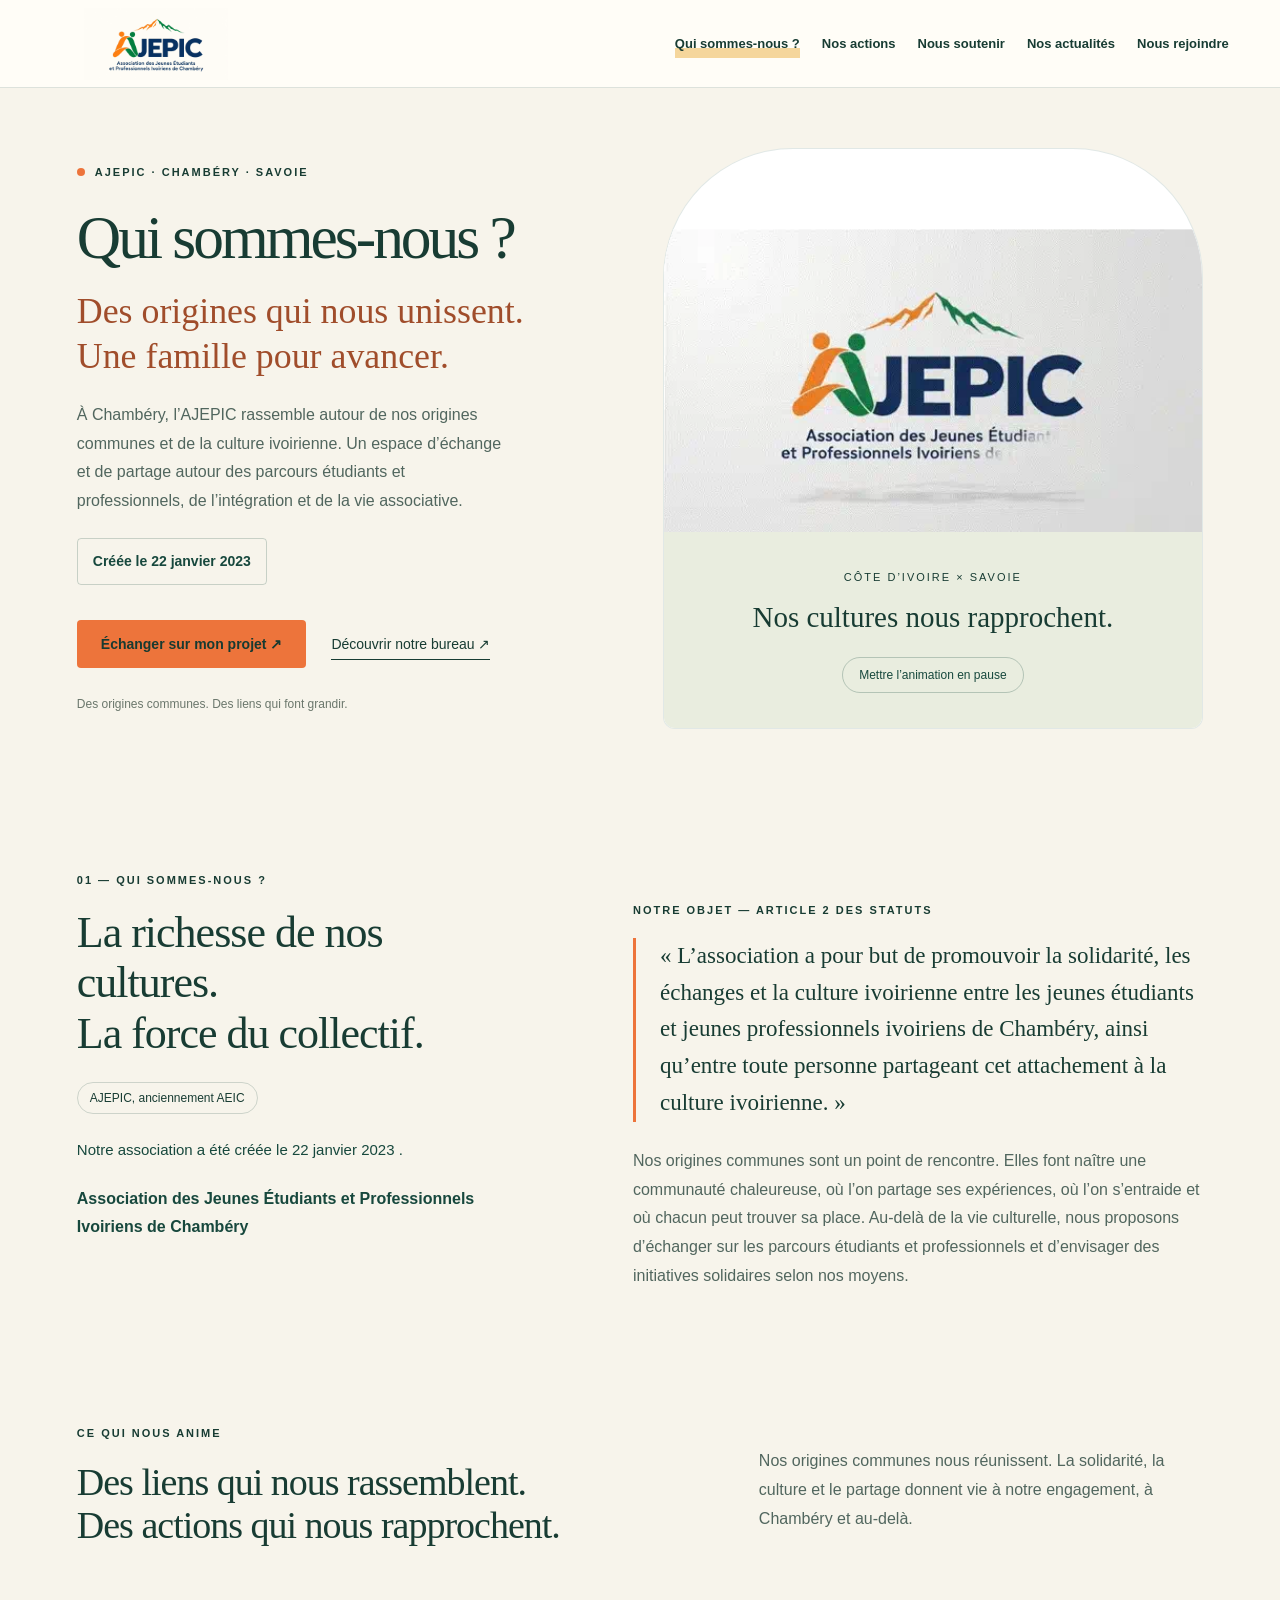
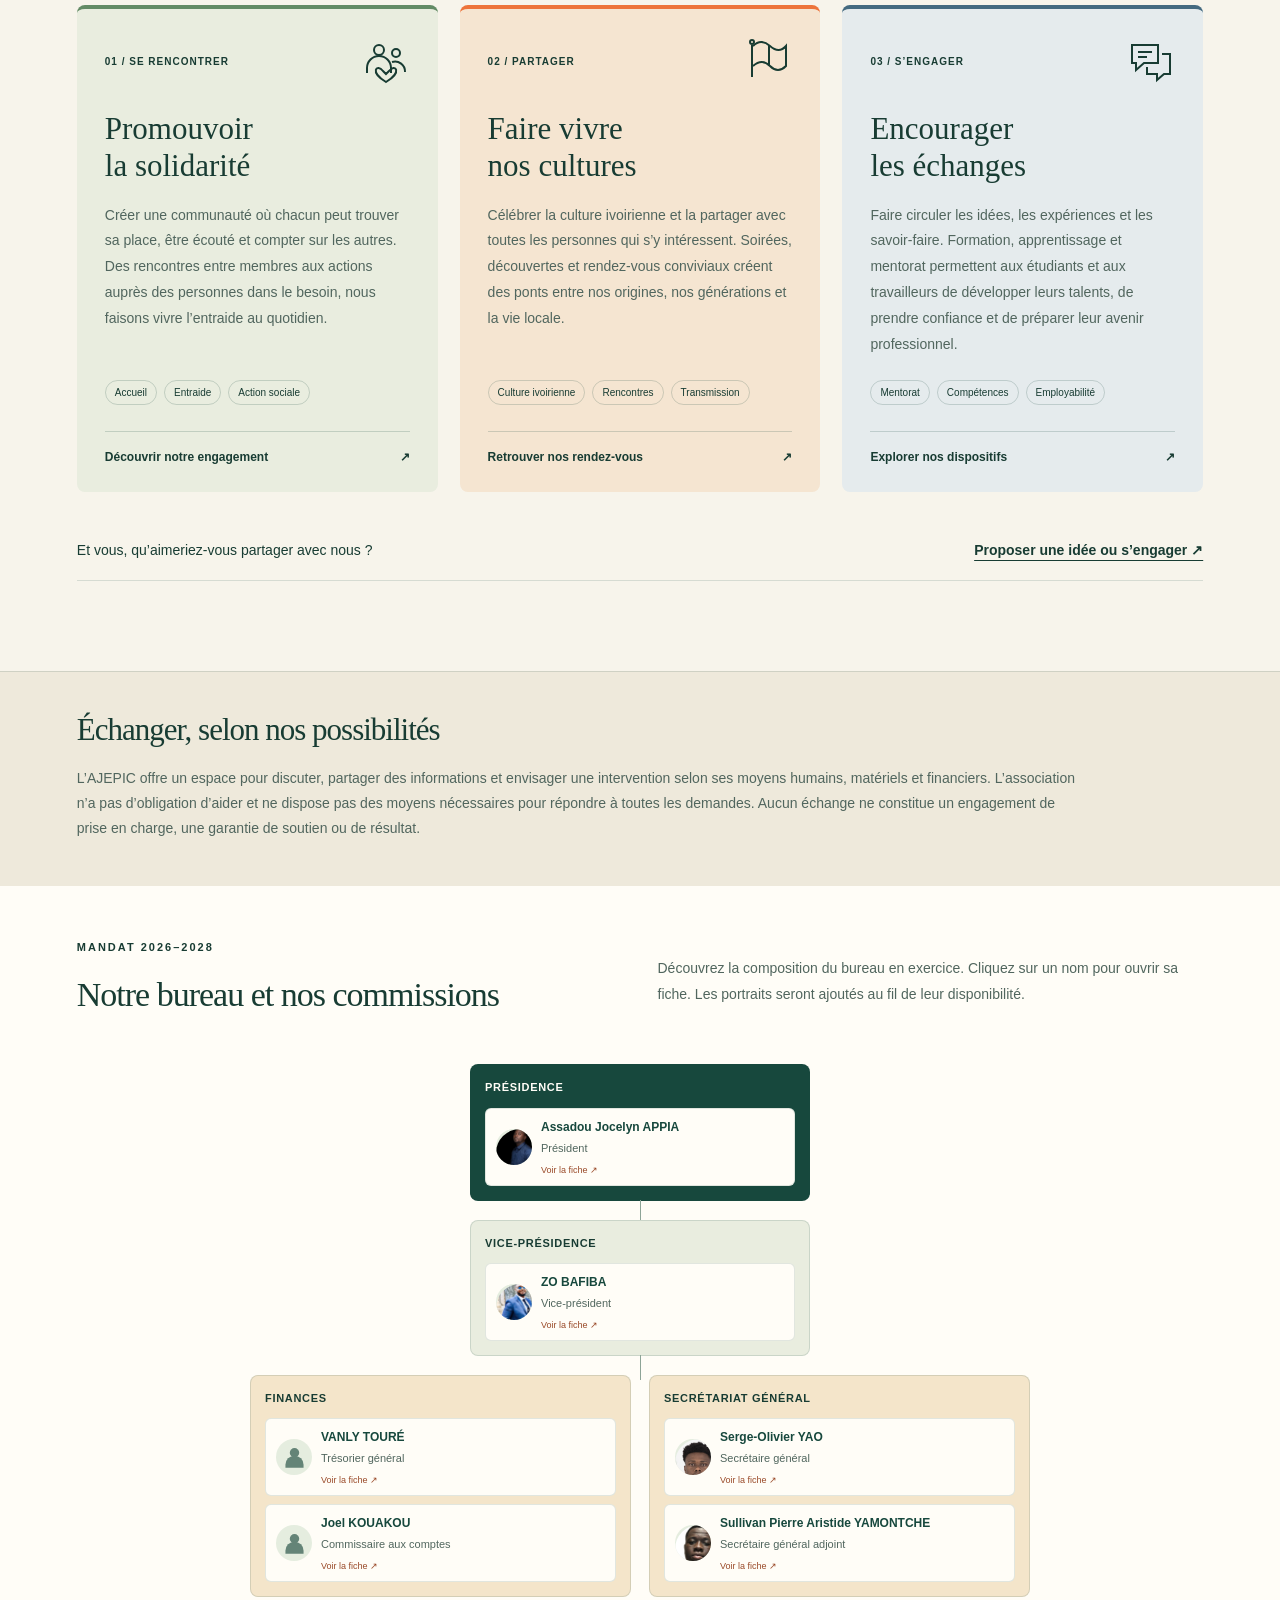
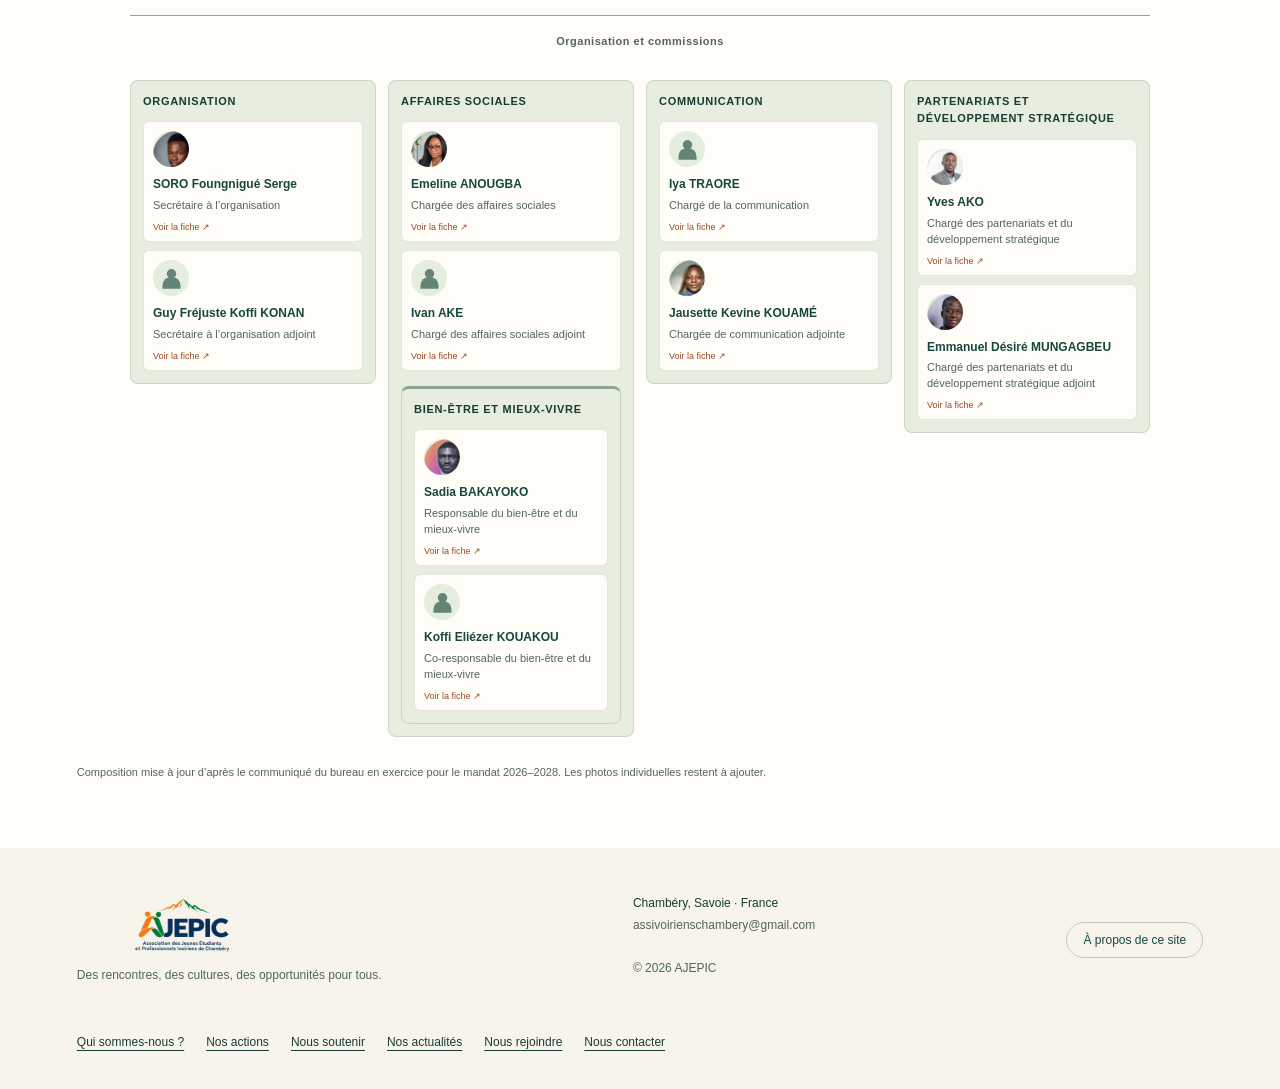
==== index.html @ 48fe06e6 "premier push site AJEPIC" ====
<!DOCTYPE html>
<html lang="fr">
 <head>
  <meta charset="utf-8"/>
  <meta content="width=device-width,initial-scale=1" name="viewport"/>
  <meta content="Découvrez l’AJEPIC, association créée le 22 janvier 2023 à Chambéry : solidarité, échanges, culture ivoirienne et accompagnement des parcours." name="description"/>
  <title>
   Qui sommes-nous ? — AJEPIC Chambéry
  </title>
  <link href="style.css" rel="stylesheet"/>
  <link rel="icon" type="image/jpeg" href="assets/logo-ajepic.jpeg"/>
 </head>
 <body>
  <header>
   <a aria-label="AJEPIC accueil" class="brand" href="index.html">
    <img alt="AJEPIC — Association des Jeunes Étudiants et Professionnels Ivoiriens de Chambéry" class="official-logo" src="assets/logo-ajepic.jpeg"/>
   </a>
   <nav aria-label="Navigation principale" class="page-nav" id="nav">
    <a aria-current="page" href="index.html">
     Qui sommes-nous ?
    </a>
    <a href="actions.html">
     Nos actions
    </a>
    <a href="soutenir.html">
     Nous soutenir
    </a>
    <a href="actualites.html">
     Nos actualités
    </a>
    <a href="adherer.html">
     Nous rejoindre
    </a>
   </nav>
   <button aria-expanded="false" aria-label="Ouvrir le menu" class="menu">
    ☰
   </button>
  </header>
  <main class="page-content">
   <section class="hero">
    <div>
     <div class="eyebrow">
      <i class="dot">
      </i>
      AJEPIC · Chambéry · Savoie
     </div>
     <h1>
      Qui sommes-nous ?
     </h1>
     <p class="hero-motto">
      Des origines qui nous unissent.
      <br/>
      Une famille pour avancer.
     </p>
     <p>
      À Chambéry, l’AJEPIC rassemble autour de nos origines communes et de la culture ivoirienne. Un espace d’échange et de partage autour des parcours étudiants et professionnels, de l’intégration et de la vie associative.
     </p>
     <p class="creation-date">
      Créée le
      <time datetime="2023-01-22">
       22 janvier 2023
      </time>
     </p>
     <div class="actions">
      <a class="btn orange" href="actions.html#dispositifs">
       Échanger sur mon projet ↗
      </a>
      <a class="textlink" href="#bureau">
       Découvrir notre bureau ↗
      </a>
     </div>
     <div class="small">
      Des origines communes. Des liens qui font grandir.
     </div>
    </div>
    <div class="identity-art">
     <div class="animated-window">
      <img alt="Animation du logo AJEPIC" id="animated-logo" src="assets/logo-anime.webp"/>
      <img alt="Logo AJEPIC" hidden="" id="still-logo" src="assets/logo-ajepic.jpeg"/>
     </div>
     <div class="identity-caption">
      <span>
       CÔTE D’IVOIRE × SAVOIE
      </span>
      <h3>
       Nos cultures nous rapprochent.
      </h3>
      <button aria-pressed="false" class="filter" id="toggle-animation">
       Mettre l’animation en pause
      </button>
     </div>
    </div>
   </section>
   <section class="section" id="association">
    <div class="intro">
     <div>
      <div class="eyebrow">
       01 — Qui sommes-nous ?
      </div>
      <h2>
       La richesse de nos cultures.
       <br/>
       La force du collectif.
      </h2>
      <span class="pill">
       AJEPIC, anciennement AEIC
      </span>
      <p class="association-date">
       Notre association a été créée le
       <time datetime="2023-01-22">
        22 janvier 2023
       </time>
       .
      </p>
      <p class="full-name">
       Association des Jeunes Étudiants et Professionnels Ivoiriens de Chambéry
      </p>
     </div>
     <div class="copy">
      <div class="eyebrow">
       Notre objet — Article 2 des statuts
      </div>
      <blockquote>
       « L’association a pour but de promouvoir la solidarité, les échanges et la culture ivoirienne entre les jeunes étudiants et jeunes professionnels ivoiriens de Chambéry, ainsi qu’entre toute personne partageant cet attachement à la culture ivoirienne. »
      </blockquote>
      <p>
       Nos origines communes sont un point de rencontre. Elles font naître une communauté chaleureuse, où l’on partage ses expériences, où l’on s’entraide et où chacun peut trouver sa place. Au-delà de la vie culturelle, nous proposons d’échanger sur les parcours étudiants et professionnels et d’envisager des initiatives solidaires selon nos moyens.
      </p>
     </div>
    </div>
   </section>
   <section class="section commitments" id="engagements">
    <div class="commitment-heading">
     <div>
      <div class="eyebrow">
       Ce qui nous anime
      </div>
      <h2>
       Des liens qui nous rassemblent.
       <br/>
       Des actions qui nous rapprochent.
      </h2>
     </div>
     <p>
      Nos origines communes nous réunissent. La solidarité, la culture et le partage donnent vie à notre engagement, à Chambéry et au-delà.
     </p>
    </div>
    <div class="commitment-grid">
     <article class="commitment">
      <div class="commitment-top">
       <span>
        01 / SE RENCONTRER
       </span>
       <svg aria-hidden="true" fill="none" stroke="currentColor" stroke-width="2" viewbox="0 0 48 48">
        <circle cx="17" cy="13" r="5">
        </circle>
        <circle cx="34" cy="16" r="4">
        </circle>
        <path d="M5 36v-5a12 12 0 0 1 24 0v5M30 25a10 10 0 0 1 13 10M21 34c-6-8-14 1 3 11 17-10 9-19 3-11l-3 3z">
        </path>
       </svg>
      </div>
      <h3>
       Promouvoir
       <br/>
       la solidarité
      </h3>
      <p>
       Créer une communauté où chacun peut trouver sa place, être écouté et compter sur les autres. Des rencontres entre membres aux actions auprès des personnes dans le besoin, nous faisons vivre l’entraide au quotidien.
      </p>
      <div class="commitment-tags">
       <span>
        Accueil
       </span>
       <span>
        Entraide
       </span>
       <span>
        Action sociale
       </span>
      </div>
      <a href="actions.html#solidarite">
       Découvrir notre engagement
       <span aria-hidden="true">
        ↗
       </span>
      </a>
     </article>
     <article class="commitment">
      <div class="commitment-top">
       <span>
        02 / PARTAGER
       </span>
       <svg aria-hidden="true" fill="none" stroke="currentColor" stroke-width="2" viewbox="0 0 48 48">
        <path d="M8 8v32M9 9q8-8 17 0t16 0v20q-8 8-16 0t-17 0M25 9v20">
        </path>
        <circle cx="8" cy="5" r="2">
        </circle>
       </svg>
      </div>
      <h3>
       Faire vivre
       <br/>
       nos cultures
      </h3>
      <p>
       Célébrer la culture ivoirienne et la partager avec toutes les personnes qui s’y intéressent. Soirées, découvertes et rendez-vous conviviaux créent des ponts entre nos origines, nos générations et la vie locale.
      </p>
      <div class="commitment-tags">
       <span>
        Culture ivoirienne
       </span>
       <span>
        Rencontres
       </span>
       <span>
        Transmission
       </span>
      </div>
      <a href="actualites.html#agenda">
       Retrouver nos rendez-vous
       <span aria-hidden="true">
        ↗
       </span>
      </a>
     </article>
     <article class="commitment">
      <div class="commitment-top">
       <span>
        03 / S’ENGAGER
       </span>
       <svg aria-hidden="true" fill="none" stroke="currentColor" stroke-width="2" viewbox="0 0 48 48">
        <path d="M5 8h26v18H17l-8 7v-7H5zM35 17h8v20h-6l-7 6v-6H20v-7M11 15h14M11 20h9">
        </path>
       </svg>
      </div>
      <h3>
       Encourager
       <br/>
       les échanges
      </h3>
      <p>
       Faire circuler les idées, les expériences et les savoir-faire. Formation, apprentissage et mentorat permettent aux étudiants et aux travailleurs de développer leurs talents, de prendre confiance et de préparer leur avenir professionnel.
      </p>
      <div class="commitment-tags">
       <span>
        Mentorat
       </span>
       <span>
        Compétences
       </span>
       <span>
        Employabilité
       </span>
      </div>
      <a href="actions.html#dispositifs">
       Explorer nos dispositifs
       <span aria-hidden="true">
        ↗
       </span>
      </a>
     </article>
    </div>
    <div class="commitment-invite">
     <span>
      Et vous, qu’aimeriez-vous partager avec nous ?
     </span>
     <a href="mailto:assivoirienschambery@gmail.com">
      Proposer une idée ou s’engager ↗
     </a>
    </div>
   </section>
   <section class="section intervention-frame" id="notre-cadre">
    <h2>
     Échanger, selon nos possibilités
    </h2>
    <p>
     L’AJEPIC offre un espace pour discuter, partager des informations et envisager une intervention selon ses moyens humains, matériels et financiers. L’association n’a pas d’obligation d’aider et ne dispose pas des moyens nécessaires pour répondre à toutes les demandes. Aucun échange ne constitue un engagement de prise en charge, une garantie de soutien ou de résultat.
    </p>
   </section>
   <section class="section board-section" id="bureau">
    <div class="board-heading">
     <div>
      <div class="eyebrow">
       Mandat 2026–2028
      </div>
      <h2>
       Notre bureau et nos commissions
      </h2>
     </div>
     <p>
      Découvrez la composition du bureau en exercice. Cliquez sur un nom pour ouvrir sa fiche. Les portraits seront ajoutés au fil de leur disponibilité.
     </p>
    </div>
    <div aria-label="Organigramme interactif du bureau de l’AJEPIC" class="board-chart">
     <div class="board-group board-leader">
      <h3>
       Présidence
      </h3>
      <div class="board-people">
       <button aria-label="Voir la fiche de Assadou Jocelyn APPIA" class="board-person" data-member="0">
        <span class="board-avatar">
         <img alt="" src="assets/president.jpg"/>
        </span>
        <span class="board-person-copy">
         <strong>
          Assadou Jocelyn APPIA
         </strong>
         <span>
          Président
         </span>
         <small>
          Voir la fiche ↗
         </small>
        </span>
       </button>
      </div>
     </div>
     <div class="board-group board-deputy">
      <h3>
       Vice-présidence
      </h3>
      <div class="board-people">
       <button aria-label="Voir la fiche de ZO BAFIBA" class="board-person" data-member="1">
        <span class="board-avatar">
         <img alt="" src="assets/vp_momo.jpeg"/>
        </span>
        <span class="board-person-copy">
         <strong>
          ZO BAFIBA
         </strong>
         <span>
          Vice-président
         </span>
         <small>
          Voir la fiche ↗
         </small>
        </span>
       </button>
      </div>
     </div>
     <div class="board-support-row">
      <div class="board-group board-finance">
       <h3>
        Finances
       </h3>
       <div class="board-people">
        <button aria-label="Voir la fiche de VANLY TOURÉ" class="board-person" data-member="2">
         <span class="board-avatar">
          <svg aria-hidden="true" viewbox="0 0 80 80">
           <circle cx="40" cy="27" fill="currentColor" r="13">
           </circle>
           <path d="M15 68v-8a25 25 0 0 1 50 0v8z" fill="currentColor">
           </path>
          </svg>
         </span>
         <span class="board-person-copy">
          <strong>
           VANLY TOURÉ
          </strong>
          <span>
           Trésorier général
          </span>
          <small>
           Voir la fiche ↗
          </small>
         </span>
        </button>
        <button aria-label="Voir la fiche de Joel KOUAKOU" class="board-person" data-member="3">
         <span class="board-avatar">
          <svg aria-hidden="true" viewbox="0 0 80 80">
           <circle cx="40" cy="27" fill="currentColor" r="13">
           </circle>
           <path d="M15 68v-8a25 25 0 0 1 50 0v8z" fill="currentColor">
           </path>
          </svg>
         </span>
         <span class="board-person-copy">
          <strong>
           Joel KOUAKOU
          </strong>
          <span>
           Commissaire aux comptes
          </span>
          <small>
           Voir la fiche ↗
          </small>
         </span>
        </button>
       </div>
      </div>
      <div class="board-group board-secretary">
       <h3>
        Secrétariat général
       </h3>
       <div class="board-people">
        <button aria-label="Voir la fiche de Serge-Olivier YAO" class="board-person" data-member="4">
         <span class="board-avatar">
          <svg aria-label="Portrait" class="member-cropped-photo" role="img" viewbox="100 5 220 300">
           <image height="400" href="assets/serge-olivier.jpg" width="400"/>
          </svg>
         </span>
         <span class="board-person-copy">
          <strong>
           Serge-Olivier YAO
          </strong>
          <span>
           Secrétaire général
          </span>
          <small>
           Voir la fiche ↗
          </small>
         </span>
        </button>
        <button aria-label="Voir la fiche de Sullivan Pierre Aristide YAMONTCHE" class="board-person" data-member="5">
         <span class="board-avatar">
          <svg aria-label="Portrait" class="member-cropped-photo" role="img" viewbox="130 0 180 210">
           <image height="400" href="assets/yamontche.jpg" width="400"/>
          </svg>
         </span>
         <span class="board-person-copy">
          <strong>
           Sullivan Pierre Aristide YAMONTCHE
          </strong>
          <span>
           Secrétaire général adjoint
          </span>
          <small>
           Voir la fiche ↗
          </small>
         </span>
        </button>
       </div>
      </div>
     </div>
     <p class="board-commissions-label">
      Organisation et commissions
     </p>
     <div class="board-commissions">
      <div class="board-group">
       <h3>
        Organisation
       </h3>
       <div class="board-people">
        <button aria-label="Voir la fiche de SORO Foungnigué Serge" class="board-person" data-member="6">
         <span class="board-avatar">
          <img alt="" src="assets/serge-soro.jpg"/>
         </span>
         <span class="board-person-copy">
          <strong>
           SORO Foungnigué Serge
          </strong>
          <span>
           Secrétaire à l’organisation
          </span>
          <small>
           Voir la fiche ↗
          </small>
         </span>
        </button>
        <button aria-label="Voir la fiche de Guy Fréjuste Koffi KONAN" class="board-person" data-member="7">
         <span class="board-avatar">
          <svg aria-hidden="true" viewbox="0 0 80 80">
           <circle cx="40" cy="27" fill="currentColor" r="13">
           </circle>
           <path d="M15 68v-8a25 25 0 0 1 50 0v8z" fill="currentColor">
           </path>
          </svg>
         </span>
         <span class="board-person-copy">
          <strong>
           Guy Fréjuste Koffi KONAN
          </strong>
          <span>
           Secrétaire à l’organisation adjoint
          </span>
          <small>
           Voir la fiche ↗
          </small>
         </span>
        </button>
       </div>
      </div>
      <div class="board-group">
       <h3>
        Affaires sociales
       </h3>
       <div class="board-people">
        <button aria-label="Voir la fiche de Emeline ANOUGBA" class="board-person" data-member="8">
         <span class="board-avatar">
          <img alt="" src="assets/emeline-anougba.jpeg"/>
         </span>
         <span class="board-person-copy">
          <strong>
           Emeline ANOUGBA
          </strong>
          <span>
           Chargée des affaires sociales
          </span>
          <small>
           Voir la fiche ↗
          </small>
         </span>
        </button>
        <button aria-label="Voir la fiche de Ivan AKE" class="board-person" data-member="9">
         <span class="board-avatar">
          <svg aria-hidden="true" viewbox="0 0 80 80">
           <circle cx="40" cy="27" fill="currentColor" r="13">
           </circle>
           <path d="M15 68v-8a25 25 0 0 1 50 0v8z" fill="currentColor">
           </path>
          </svg>
         </span>
         <span class="board-person-copy">
          <strong>
           Ivan AKE
          </strong>
          <span>
           Chargé des affaires sociales adjoint
          </span>
          <small>
           Voir la fiche ↗
          </small>
         </span>
        </button>
       </div>
       <div class="board-group board-cell">
        <h3>
         Bien-être et mieux-vivre
        </h3>
        <div class="board-people">
         <button aria-label="Voir la fiche de Sadia BAKAYOKO" class="board-person" data-member="14">
          <span class="board-avatar">
           <img alt="" src="assets/sadia-bakayoko.jpg"/>
          </span>
          <span class="board-person-copy">
           <strong>
            Sadia BAKAYOKO
           </strong>
           <span>
            Responsable du bien-être et du mieux-vivre
           </span>
           <small>
            Voir la fiche ↗
           </small>
          </span>
         </button>
         <button aria-label="Voir la fiche de Koffi Eliézer KOUAKOU" class="board-person" data-member="15">
          <span class="board-avatar">
           <svg aria-hidden="true" viewbox="0 0 80 80">
            <circle cx="40" cy="27" fill="currentColor" r="13">
            </circle>
            <path d="M15 68v-8a25 25 0 0 1 50 0v8z" fill="currentColor">
            </path>
           </svg>
          </span>
          <span class="board-person-copy">
           <strong>
            Koffi Eliézer KOUAKOU
           </strong>
           <span>
            Co-responsable du bien-être et du mieux-vivre
           </span>
           <small>
            Voir la fiche ↗
           </small>
          </span>
         </button>
        </div>
       </div>
      </div>
      <div class="board-group">
       <h3>
        Communication
       </h3>
       <div class="board-people">
        <button aria-label="Voir la fiche de Iya TRAORE" class="board-person" data-member="10">
         <span class="board-avatar">
          <svg aria-hidden="true" viewbox="0 0 80 80">
           <circle cx="40" cy="27" fill="currentColor" r="13">
           </circle>
           <path d="M15 68v-8a25 25 0 0 1 50 0v8z" fill="currentColor">
           </path>
          </svg>
         </span>
         <span class="board-person-copy">
          <strong>
           Iya TRAORE
          </strong>
          <span>
           Chargé de la communication
          </span>
          <small>
           Voir la fiche ↗
          </small>
         </span>
        </button>
        <button aria-label="Voir la fiche de Jausette Kevine KOUAMÉ" class="board-person" data-member="11">
         <span class="board-avatar">
          <img alt="" src="assets/jausette-kouame.jpg"/>
         </span>
         <span class="board-person-copy">
          <strong>
           Jausette Kevine KOUAMÉ
          </strong>
          <span>
           Chargée de communication adjointe
          </span>
          <small>
           Voir la fiche ↗
          </small>
         </span>
        </button>
       </div>
      </div>
      <div class="board-group">
       <h3>
        Partenariats et développement stratégique
       </h3>
       <div class="board-people">
        <button aria-label="Voir la fiche de Yves AKO" class="board-person" data-member="12">
         <span class="board-avatar">
          <img alt="" src="assets/yves-ako.jpg"/>
         </span>
         <span class="board-person-copy">
          <strong>
           Yves AKO
          </strong>
          <span>
           Chargé des partenariats et du développement stratégique
          </span>
          <small>
           Voir la fiche ↗
          </small>
         </span>
        </button>
        <button aria-label="Voir la fiche de Emmanuel Désiré MUNGAGBEU" class="board-person" data-member="13">
         <span class="board-avatar">
          <svg aria-label="Portrait" class="member-cropped-photo" role="img" viewbox="130 0 150 190">
           <image height="400" href="assets/emmanuel-mungagbeu.jpg" width="400"/>
          </svg>
         </span>
         <span class="board-person-copy">
          <strong>
           Emmanuel Désiré MUNGAGBEU
          </strong>
          <span>
           Chargé des partenariats et du développement stratégique adjoint
          </span>
          <small>
           Voir la fiche ↗
          </small>
         </span>
        </button>
       </div>
      </div>
     </div>
    </div>
    <p class="board-footnote">
     Composition mise à jour d’après le communiqué du bureau en exercice pour le mandat 2026–2028. Les photos individuelles restent à ajouter.
    </p>
   </section>
  </main>
  <footer>
   <div>
    <a class="brand" href="index.html">
     <img alt="AJEPIC — Association des Jeunes Étudiants et Professionnels Ivoiriens de Chambéry" class="official-logo" src="assets/logo-ajepic.jpeg"/>
    </a>
    <p>
     Des rencontres, des cultures, des opportunités pour tous.
    </p>
   </div>
   <div>
    Chambéry, Savoie · France
    <br/>
    <p>
     <a href="mailto:assivoirienschambery@gmail.com">
      assivoirienschambery@gmail.com
     </a>
     <br/>
     <br/>
     © 2026 AJEPIC
    </p>
   </div>
   <button class="filter" id="privacy">
    À propos de ce site
   </button>
   <div class="page-footer-links">
    <a href="index.html">
     Qui sommes-nous ?
    </a>
    <a href="actions.html">
     Nos actions
    </a>
    <a href="soutenir.html">
     Nous soutenir
    </a>
    <a href="actualites.html">
     Nos actualités
    </a>
    <a href="adherer.html">
     Nous rejoindre
    </a>
    <a href="contact.html">
     Nous contacter
    </a>
   </div>
  </footer>
  <dialog id="detail">
   <button aria-label="Fermer" class="close">
    ×
   </button>
   <div class="dialogbody">
   </div>
  </dialog>
  <script>
   const oldRoutes={"dispositifs": "actions.html", "solidarite": "actions.html", "agenda": "actualites.html", "rejoindre": "soutenir.html", "partenaires": "soutenir.html", "contact": "contact.html", "adhesion": "adherer.html"};const oldId=location.hash.slice(1);if(oldRoutes[oldId])location.replace(oldRoutes[oldId]+location.hash);
  </script>
  <script src="script.js">
  </script>
 </body>
</html>
---- style.css ----
:root {
  --green: #17483d;
  --orange: #ed743b;
  --cream: #f7f4eb;
  --ink: #183c33
}

* {
  box-sizing: border-box
}

html {
  scroll-behavior: smooth;
  scroll-padding-top: 90px
}

body {
  margin: 0;
  background: var(--cream);
  color: var(--ink);
  font-family: Arial, sans-serif
}

a {
  color: inherit;
  text-decoration: none
}

button {
  font: inherit;
  cursor: pointer
}

header {
  height: 88px;
  display: flex;
  align-items: center;
  justify-content: space-between;
  padding: 0 6%;
  border-bottom: 1px solid #17483d25;
  background: var(--cream);
  position: sticky;
  top: 0;
  z-index: 10
}

.brand {
  font-size: 29px;
  letter-spacing: -1px;
  font-weight: 900
}

.brand span {
  color: var(--orange)
}

nav {
  display: flex;
  align-items: center;
  gap: 30px;
  font-size: 14px
}

.btn {
  display: inline-flex;
  align-items: center;
  justify-content: center;
  gap: 22px;
  background: var(--green);
  color: white;
  padding: 16px 24px;
  border: 0;
  border-radius: 4px;
  font-weight: 600;
  font-size: 14px
}

.btn.light {
  background: var(--cream);
  color: var(--green)
}

.btn.orange {
  background: var(--orange);
  color: #173a31
}

.menu {
  display: none
}

.hero {
  display: grid;
  grid-template-columns: 1fr 1fr;
  min-height: 650px;
  padding: 60px 6% 55px;
  gap: 60px;
  align-items: center
}

.eyebrow {
  font-size: 11px;
  letter-spacing: 2px;
  text-transform: uppercase;
  font-weight: 700;
  display: flex;
  gap: 10px;
  align-items: center
}

.dot {
  height: 8px;
  width: 8px;
  background: var(--orange);
  border-radius: 50%
}

h1,
h2,
h3,
p {
  margin-top: 0
}

h1 {
  font-family: Georgia, serif;
  font-weight: 400;
  font-size: clamp(48px, 5.5vw, 80px);
  letter-spacing: -3px;
  line-height: 1.05;
  margin: 27px 0
}

h1 em {
  color: #bc542d;
  font-weight: 400
}

p {
  font-size: 16px;
  line-height: 1.8;
  color: #51665e
}

.hero p {
  max-width: 440px
}

.actions {
  display: flex;
  gap: 25px;
  align-items: center;
  margin: 29px 0
}

.textlink {
  font-size: 14px;
  border-bottom: 1px solid;
  padding: 7px 0
}

.small {
  font-size: 12px;
  color: #6b776c
}

.art {
  height: 530px;
  position: relative;
  border-radius: 180px 180px 12px 12px;
  overflow: hidden;
  background: #d9e4cb
}

.art svg {
  width: 100%;
  height: 100%
}

.art-label {
  position: absolute;
  bottom: 24px;
  left: 25px;
  right: 25px;
  background: #f8f5eaeF;
  padding: 20px;
  display: flex;
  justify-content: space-between;
  align-items: center;
  border-radius: 4px
}

.art-label strong {
  font: 25px Georgia, serif
}

.art-label span {
  font-size: 10px;
  letter-spacing: 2px
}

.strip {
  background: var(--green);
  color: #edeeda;
  padding: 24px 6%;
  display: flex;
  justify-content: space-between;
  gap: 15px;
  font-size: 12px;
  letter-spacing: 2px;
  text-transform: uppercase
}

.section {
  padding: 90px 6%
}

.intro {
  display: grid;
  grid-template-columns: 1fr 1.25fr;
  gap: 100px
}

h2 {
  font: 44px/1.15 Georgia, serif;
  letter-spacing: -1px;
  margin: 22px 0
}

h3 {
  font: 26px/1.2 Georgia, serif
}

.pill {
  display: inline-block;
  border: 1px solid #17483d30;
  padding: 8px 12px;
  border-radius: 30px;
  font-size: 12px
}

.intro .copy {
  padding-top: 30px
}

.values {
  display: grid;
  grid-template-columns: repeat(3, 1fr);
  gap: 24px;
  margin-top: 45px
}

.value {
  border-top: 1px solid #17483d40;
  padding-top: 25px
}

.value .num {
  color: #ac5c34;
  font-size: 12px;
  display: block;
  margin-bottom: 22px
}

.value p {
  font-size: 14px
}

.agenda {
  background: #e9eddf
}

.sectionhead {
  display: flex;
  justify-content: space-between;
  align-items: end;
  margin-bottom: 36px
}

.sectionhead h2 {
  margin-bottom: 0
}

.filters {
  display: flex;
  gap: 8px;
  flex-wrap: wrap
}

.filter {
  background: transparent;
  border: 1px solid #17483d40;
  border-radius: 25px;
  padding: 10px 16px;
  font-size: 12px;
  color: var(--green)
}

.filter.active {
  background: var(--green);
  color: white
}

.event {
  display: grid;
  grid-template-columns: 90px 1fr auto;
  gap: 28px;
  padding: 26px 0;
  border-top: 1px solid #17483d30;
  align-items: center
}

.date {
  font: 36px Georgia, serif
}

.date span {
  display: block;
  font: 11px Arial, sans-serif;
  letter-spacing: 1px;
  margin-top: 5px
}

.event h3 {
  font-size: 25px;
  margin: 8px 0
}

.event p {
  margin: 0;
  font-size: 13px
}

.tag {
  font-size: 10px;
  text-transform: uppercase;
  letter-spacing: 1.5px;
  color: #8c4b29
}

.event button {
  border: 1px solid #17483d50;
  background: transparent;
  border-radius: 50%;
  width: 42px;
  height: 42px;
  color: var(--green);
  font-size: 21px
}

.join {
  background: var(--green);
  color: var(--cream);
  display: grid;
  grid-template-columns: 1.2fr 1fr;
  gap: 80px
}

.join p {
  color: #d5dfd2
}

.join h2 {
  font-size: 52px
}

.join-options {
  display: grid;
  gap: 20px
}

.join-option {
  padding-bottom: 20px;
  border-bottom: 1px solid #ffffff40;
  display: flex;
  gap: 20px
}

.join-option span {
  color: #f7a477;
  font-size: 13px
}

.join-option h3 {
  font-size: 23px;
  margin-bottom: 8px
}

.join-option p {
  font-size: 14px;
  margin: 0
}

footer {
  padding: 40px 6%;
  display: flex;
  justify-content: space-between;
  gap: 25px;
  align-items: center;
  font-size: 12px
}

footer p {
  font-size: 12px;
  margin: 5px 0
}

dialog {
  border: 0;
  background: var(--cream);
  color: var(--green);
  padding: 35px;
  border-radius: 12px;
  max-width: 520px;
  width: 90%
}

dialog::backdrop {
  background: #082d25aa
}

dialog h2 {
  font-size: 32px
}

.close {
  float: right;
  border: 0;
  background: transparent;
  font-size: 26px
}

.dialogbody p {
  font-size: 15px
}

.footnote {
  font-size: 12px;
  margin-top: 24px
}

a:focus-visible,
button:focus-visible {
  outline: 3px solid var(--orange);
  outline-offset: 4px
}

@media(max-width:800px) {
  header {
    height: 75px
  }

  .menu {
    display: block;
    border: 0;
    background: none;
    color: var(--green);
    font-size: 24px
  }

  nav {
    display: none;
    position: absolute;
    top: 75px;
    left: 0;
    right: 0;
    background: var(--cream);
    padding: 25px;
    flex-direction: column
  }

  nav.open {
    display: flex
  }

  .hero {
    grid-template-columns: 1fr;
    padding-top: 38px;
    gap: 28px
  }

  h1 {
    font-size: 58px
  }

  .art {
    height: 420px
  }

  .strip {
    flex-wrap: wrap;
    font-size: 10px;
    line-height: 1.8
  }

  .intro,
  .join {
    grid-template-columns: 1fr;
    gap: 20px
  }

  .section {
    padding: 60px 6%
  }

  .values {
    grid-template-columns: 1fr
  }

  .sectionhead {
    display: block
  }

  .filters {
    margin-top: 25px
  }

  .event {
    grid-template-columns: 55px 1fr 40px;
    gap: 12px
  }

  .event h3 {
    font-size: 21px
  }

  .date {
    font-size: 29px
  }

  .join h2 {
    font-size: 42px
  }

  footer {
    align-items: start;
    flex-direction: column
  }

  .actions {
    gap: 18px
  }
}

.official-logo {
  display: block;
  width: 190px;
  height: 72px;
  object-fit: contain;
  mix-blend-mode: multiply
}

.identity-art {
  border: 1px solid #17483d20;
  background: #fff;
  border-radius: 130px 130px 12px 12px;
  overflow: hidden;
  padding-top: 80px
}

.animated-window {
  position: relative;
  aspect-ratio: 16/9;
  overflow: hidden;
  background: white
}

.animated-window img {
  width: 100%;
  position: absolute;
  top: 50%;
  transform: translateY(-50%)
}

.animated-window #still-logo {
  height: 100%;
  object-fit: contain
}

.identity-caption {
  padding: 35px;
  text-align: center;
  background: #e9eddf
}

.identity-caption span {
  font-size: 11px;
  letter-spacing: 2px
}

.identity-caption h3 {
  margin: 15px 0 22px;
  font-size: 29px
}

.full-name {
  font-size: 16px;
  margin-top: 22px;
  max-width: 400px;
  color: var(--green);
  font-weight: 600
}

blockquote {
  font: 23px/1.6 Georgia, serif;
  margin: 22px 0 25px;
  padding-left: 24px;
  border-left: 3px solid var(--orange)
}

@media(max-width:800px) {
  .official-logo {
    width: 155px;
    height: 62px
  }

  .identity-art {
    padding-top: 40px
  }

  blockquote {
    font-size: 21px
  }
}

.hero {
  gap: 45px
}

h1 {
  font-size: clamp(46px, 4.8vw, 70px)
}

.support {
  background: #eee9db
}

.support-intro,
.solidarity {
  display: grid;
  grid-template-columns: 1fr 1fr;
  gap: 65px
}

.support-intro>p {
  align-self: center
}

.support .values {
  margin: 20px 0 35px
}

.solidarity {
  background: #e5eddf;
  align-items: center
}

.solidarity h2 {
  margin-bottom: 0
}

.contact {
  background: #f5e6d0
}

.contact>p {
  max-width: 650px
}

.contact-links {
  display: grid;
  grid-template-columns: 1.4fr 1fr;
  gap: 24px;
  margin-top: 35px
}

.contact-link {
  display: flex;
  flex-direction: column;
  gap: 15px;
  padding: 28px;
  border: 1px solid #17483d45;
  border-radius: 6px;
  transition: background .2s
}

.contact-link:hover {
  background: #fff8e9
}

.contact-link span {
  font-size: 11px;
  letter-spacing: 2px
}

.contact-link strong {
  font-size: clamp(16px, 2vw, 26px);
  overflow-wrap: anywhere
}

.contact-link small {
  font-size: 13px
}

.official-logo {
  width: 210px
}

nav {
  gap: 22px
}

@media(max-width:1000px) {
  nav {
    gap: 14px;
    font-size: 12px
  }

  .official-logo {
    width: 155px
  }
}

@media(max-width:800px) {

  .support-intro,
  .solidarity,
  .contact-links {
    grid-template-columns: 1fr;
    gap: 20px
  }

  .hero {
    gap: 30px
  }

  h1 {
    font-size: 52px
  }

  .contact-link {
    padding: 22px
  }
}

.commitments {
  padding-top: 30px
}

.commitment-heading {
  display: grid;
  grid-template-columns: 1.4fr 1fr;
  gap: 60px;
  align-items: center;
  margin-bottom: 35px
}

.commitment-heading h2 {
  font-size: 38px
}

.commitment-grid {
  display: grid;
  grid-template-columns: repeat(3, 1fr);
  gap: 22px
}

.commitment {
  background: #e9eddf;
  border-radius: 8px;
  padding: 28px;
  display: flex;
  flex-direction: column;
  border-top: 4px solid #638b65;
  transition: transform .2s
}

.commitment:nth-child(2) {
  background: #f5e5d1;
  border-color: #ed743b
}

.commitment:nth-child(3) {
  background: #e5ebed;
  border-color: #446a80
}

.commitment:hover {
  transform: translateY(-4px)
}

.commitment-top {
  display: flex;
  align-items: center;
  justify-content: space-between;
  gap: 12px
}

.commitment-top>span {
  font-size: 10px;
  letter-spacing: 1px;
  font-weight: 700
}

.commitment-top svg {
  width: 48px;
  height: 48px;
  flex-shrink: 0
}

.commitment h3 {
  font-size: 31px;
  margin: 25px 0 18px
}

.commitment p {
  font-size: 14px;
  line-height: 1.85;
  flex: 1
}

.commitment-tags {
  display: flex;
  flex-wrap: wrap;
  gap: 7px;
  margin: 8px 0 26px
}

.commitment-tags span {
  padding: 6px 9px;
  border: 1px solid #17483d30;
  border-radius: 25px;
  font-size: 10px
}

.commitment>a {
  display: flex;
  justify-content: space-between;
  gap: 10px;
  border-top: 1px solid #17483d30;
  padding-top: 18px;
  font-size: 12px;
  font-weight: 600
}

.commitment-invite {
  display: flex;
  justify-content: space-between;
  gap: 20px;
  margin-top: 28px;
  padding: 22px 0;
  border-bottom: 1px solid #17483d25;
  font-size: 14px
}

.commitment-invite a {
  font-weight: 600;
  text-decoration: underline;
  text-underline-offset: 5px
}

@media(max-width:900px) {
  .commitment-grid {
    grid-template-columns: 1fr
  }

  .commitment-heading {
    grid-template-columns: 1fr;
    gap: 5px
  }

  .commitment h3 br {
    display: none
  }

  .commitment-invite {
    flex-direction: column
  }

  .commitment-heading h2 {
    font-size: 33px
  }
}

@media(prefers-reduced-motion:reduce) {
  .commitment {
    transition: none
  }

  .commitment:hover {
    transform: none
  }
}

.partners {
  padding: 40px 6% 35px;
  background: #fffdf7;
  border-bottom: 1px solid #17483d20
}

.partners-heading {
  display: flex;
  align-items: center;
  justify-content: space-between;
  gap: 20px;
  margin-bottom: 25px
}

.partners h2 {
  font-size: 32px;
  margin: 12px 0 0
}

.partners-window {
  overflow: hidden;
  position: relative
}

.partners-track {
  display: flex;
  width: max-content;
  animation: partners-scroll 36s linear infinite
}

.partners-group {
  display: flex;
  flex-shrink: 0
}

.partner-item {
  width: 245px;
  margin-right: 25px;
  display: flex;
  flex-direction: column;
  align-items: center;
  justify-content: start;
  gap: 12px
}

.partner-image {
  width: 100%;
  height: 140px;
  display: flex;
  align-items: center;
  justify-content: center;
  background: white;
  border: 1px solid #17483d15;
  border-radius: 6px;
  padding: 12px
}

.partner-image img {
  display: block;
  max-width: 100%;
  max-height: 100%;
  width: auto;
  height: auto;
  object-fit: contain
}

.partner-item>span {
  text-align: center;
  font-size: 11px;
  line-height: 1.5;
  color: #51665e;
  max-width: 230px
}

.partners-window:hover .partners-track,
.partners.paused .partners-track {
  animation-play-state: paused
}

@keyframes partners-scroll {
  to {
    transform: translateX(-50%)
  }
}

@media(max-width:800px) {
  .partners {
    padding: 30px 6%
  }

  .partners-heading {
    align-items: start;
    flex-direction: column
  }

  .partners h2 {
    font-size: 29px
  }

  .partner-item {
    width: 205px;
    margin-right: 18px
  }

  .partner-image {
    height: 120px
  }
}

@media(prefers-reduced-motion:reduce) {
  .partners-track {
    animation: none
  }

  .partners-window {
    overflow-x: auto
  }

  .partners-group[aria-hidden] {
    display: none
  }
}

.event-poster-dialog {
  max-width: 980px;
  width: 94%;
  max-height: 90vh;
  overflow-y: auto;
  padding: 26px
}

.event-poster-dialog .close {
  position: sticky;
  top: 0;
  z-index: 2;
  background: var(--cream);
  border-radius: 50%;
  width: 36px;
  height: 36px
}

.poster-layout {
  display: grid;
  grid-template-columns: 1fr 1fr;
  gap: 30px;
  clear: both;
  padding-top: 12px
}

.poster-visual img {
  display: block;
  width: 100%;
  height: auto;
  border-radius: 5px
}

.poster-visual>a {
  display: inline-block;
  margin: 15px 0;
  font-size: 13px;
  text-decoration: underline
}

.poster-info h2 {
  font-size: 36px;
  margin: 15px 0
}

.poster-info p {
  font-size: 14px
}

.poster-info dl {
  font-size: 14px;
  line-height: 1.7
}

.poster-info dt {
  font-weight: bold;
  margin-top: 14px
}

.poster-info dd {
  margin: 3px 0 15px
}

.ticket-price {
  background: #e9eddf;
  padding: 14px;
  margin-bottom: 10px;
  border-radius: 4px;
  display: grid;
  gap: 8px;
  font-size: 13px
}

.ticket-price strong {
  font-size: 18px
}

.ticket-contact {
  display: grid;
  gap: 15px;
  border-top: 1px solid #17483d30;
  padding-top: 20px
}

.ticket-contact>a:last-child {
  text-align: center;
  font-size: 16px
}

.poster-program {
  margin: 20px 0
}

@media(max-width:650px) {
  .poster-layout {
    grid-template-columns: 1fr;
    gap: 20px
  }

  .event-poster-dialog {
    padding: 18px
  }

  .poster-info h2 {
    font-size: 31px
  }
}

.membership-downloads {
  margin-top: 32px;
  padding-top: 24px;
  border-top: 1px solid #ffffff40
}

.membership-downloads h3 {
  font-size: 24px;
  margin: 0 0 12px
}

.membership-actions {
  display: flex;
  flex-wrap: wrap;
  gap: 12px;
  margin: 20px 0 12px
}

.membership-downloads small {
  display: block;
  line-height: 1.6
}

.membership-actions .btn {
  gap: 10px
}

@media(max-width:600px) {
  .membership-actions {
    flex-direction: column
  }

  .membership-actions .btn {
    width: 100%
  }
}

/* Navigation avec rubriques déroulantes */
header {
  background: #fffdf7;
  padding: 0 4%;
  gap: 24px
}

nav {
  gap: 24px;
  font-size: 13px;
  font-weight: 700
}

.nav-dropdown {
  position: relative
}

.nav-dropdown summary {
  list-style: none;
  cursor: pointer;
  display: flex;
  align-items: center;
  gap: 9px;
  padding: 12px 0;
  white-space: nowrap
}

.nav-dropdown summary::-webkit-details-marker {
  display: none
}

.nav-dropdown summary span {
  font-size: 17px
}

.nav-dropdown[open] summary {
  background: linear-gradient(transparent 60%, #f5d69c 60%, #f5d69c 85%, transparent 85%)
}

.nav-dropdown[open] summary span {
  transform: rotate(180deg)
}

.nav-panel {
  position: absolute;
  top: 100%;
  left: -18px;
  min-width: 240px;
  display: grid;
  padding: 10px;
  background: #fffdf7;
  border: 1px solid #17483d20;
  border-radius: 4px;
  box-shadow: 0 12px 25px #12382e15
}

.nav-panel a {
  padding: 13px 12px;
  font-size: 13px;
  line-height: 1.4;
  border-radius: 3px
}

.nav-panel a:hover,
.nav-panel a:focus-visible {
  background: #e9eddf
}

.nav-direct {
  padding: 12px 0;
  white-space: nowrap
}

.nav-direct:hover {
  text-decoration: underline;
  text-decoration-color: var(--orange);
  text-underline-offset: 8px
}

.nav-partners {
  padding-left: 24px;
  border-left: 1px solid #17483d25
}

.nav-dropdown summary:focus-visible {
  outline: 3px solid var(--orange);
  outline-offset: 4px
}

.contact-links {
  grid-template-columns: 1fr;
  max-width: 780px
}

@media(min-width:1001px) and (max-width:1200px) {
  header {
    padding: 0 3%;
    gap: 18px
  }

  nav {
    gap: 17px;
    font-size: 12px
  }

  .official-logo {
    width: 150px
  }

  .nav-partners {
    padding-left: 17px
  }
}

@media(max-width:1000px) {
  header {
    height: 75px
  }

  .menu {
    display: block;
    border: 0;
    background: none;
    color: var(--green);
    font-size: 24px
  }

  nav {
    display: none;
    position: absolute;
    top: 75px;
    left: 0;
    right: 0;
    background: #fffdf7;
    padding: 20px 6%;
    flex-direction: column;
    align-items: stretch;
    gap: 5px;
    max-height: calc(100dvh - 75px);
    overflow: auto;
    border-bottom: 1px solid #17483d25
  }

  nav.open {
    display: flex
  }

  .nav-dropdown summary {
    justify-content: space-between
  }

  .nav-panel {
    position: static;
    box-shadow: none;
    border: 0;
    border-left: 2px solid var(--orange);
    margin: 0 0 10px 4px;
    min-width: 0;
    padding: 0 8px
  }

  .nav-partners {
    padding-left: 0;
    border-left: 0
  }

  .nav-direct {
    padding: 14px 0
  }

  .nav-dropdown[open] summary {
    background: none;
    color: #9a451f
  }
}

/* Pages et navigation partagée */
header {
  padding: 0 4%;
  gap: 22px
}

.page-nav {
  gap: 22px;
  font-size: 13px;
  font-weight: 700
}

.page-nav a {
  position: relative;
  padding: 13px 0;
  white-space: nowrap
}

.page-nav a[aria-current="page"] {
  background: linear-gradient(transparent 60%, #f5d69c 60%, #f5d69c 85%, transparent 85%)
}

.page-nav a:hover {
  color: #a14b27
}

.page-heading {
  padding: 48px 6% 40px;
  background: #eee9db;
  border-bottom: 1px solid #17483d20
}

.page-heading .breadcrumb {
  font-size: 12px;
  color: #51665e;
  margin-bottom: 25px
}

.breadcrumb a {
  text-decoration: underline;
  text-underline-offset: 3px
}

.page-heading h1 {
  font: clamp(38px, 4.8vw, 60px)/1.1 Georgia, serif;
  letter-spacing: -1px;
  margin: 14px 0 20px
}

.page-heading>p {
  max-width: 730px;
  margin-bottom: 0
}

.home-discover {
  padding: 70px 6%;
  background: #e9eddf
}

.home-discover h2 {
  margin-top: 12px
}

.home-cards {
  display: grid;
  grid-template-columns: repeat(3, 1fr);
  gap: 24px;
  margin-top: 34px
}

.home-card {
  display: flex;
  flex-direction: column;
  padding: 30px;
  background: var(--cream);
  border: 1px solid #17483d25;
  border-radius: 6px
}

.home-card>span {
  font-size: 11px;
  letter-spacing: 1px;
  color: #8c4b29
}

.home-card h3 {
  margin: 22px 0 16px
}

.home-card p {
  font-size: 14px;
  flex: 1
}

.home-card .textlink {
  align-self: start;
  font-weight: bold
}

.home-partners {
  padding: 45px 6%;
  display: flex;
  justify-content: space-between;
  align-items: center;
  gap: 30px;
  background: #fffdf7
}

.home-partners h2 {
  font-size: 32px
}

.home-partners p {
  margin: 0;
  max-width: 650px
}

.page-footer-links {
  display: flex;
  flex-wrap: wrap;
  gap: 12px 22px;
  margin-top: 18px;
  font-size: 12px
}

.page-footer-links a {
  text-decoration: underline;
  text-underline-offset: 4px
}

.page-content>.section:first-child {
  padding-top: 60px
}

.page-content>.partners {
  padding-top: 55px;
  padding-bottom: 55px
}

@media(min-width:1001px) and (max-width:1250px) {
  .page-nav {
    gap: 15px;
    font-size: 12px
  }

  .official-logo {
    width: 140px
  }
}

@media(max-width:1000px) {
  .page-nav {
    gap: 4px;
    font-size: 14px
  }

  .page-nav a {
    padding: 14px 0
  }

  .page-nav a[aria-current="page"] {
    background: none;
    color: #9a451f;
    text-decoration: underline;
    text-decoration-thickness: 3px;
    text-underline-offset: 6px
  }

  .home-cards {
    grid-template-columns: 1fr
  }

  .home-partners {
    align-items: start;
    flex-direction: column
  }

  .page-heading {
    padding-top: 30px
  }

  .page-heading h1 {
    font-size: 42px
  }
}

footer {
  flex-wrap: wrap
}

.page-footer-links {
  flex-basis: 100%
}

.hero h1 {
  font-size: clamp(40px, 4.8vw, 66px);
  margin-bottom: 20px
}

.hero .hero-motto {
  font: clamp(26px, 2.8vw, 36px)/1.25 Georgia, serif;
  color: #a04d2b;
  max-width: 530px;
  margin-bottom: 22px
}

.hero .creation-date {
  display: inline-block;
  padding: 10px 15px;
  border: 1px solid #17483d35;
  border-radius: 4px;
  font-size: 14px;
  color: var(--green);
  font-weight: 700;
  margin: 6px 0
}

.association-date {
  margin-top: 22px;
  font-size: 15px;
  color: var(--green)
}

.membership-page {
  max-width: 1100px;
  margin: auto
}

.membership-page .membership-downloads {
  border-top: 1px solid #17483d30;
  color: var(--green);
  margin-top: 28px
}

.membership-page .membership-downloads h3 {
  font-size: 25px
}

.membership-page .membership-actions .light {
  border: 1px solid #17483d60;
  background: white
}

.membership-page .membership-downloads p {
  max-width: 730px
}

.membership-contact {
  margin-top: 32px
}

.membership-contact a {
  text-decoration: underline;
  text-underline-offset: 4px
}

.partnership-project {
  background: #eee9db
}

.partnership-project>p {
  max-width: 800px
}

.partnership-steps {
  list-style: decimal;
  padding-left: 24px;
  max-width: 800px;
  margin: 30px 0
}

.partnership-steps li {
  padding: 0 0 20px 8px;
  line-height: 1.7
}

.partnership-steps strong,
.partnership-steps span {
  display: block
}

.partnership-steps span {
  font-size: 14px;
  color: #51665e
}

.partnership-actions {
  display: flex;
  gap: 15px;
  flex-wrap: wrap
}

.partnership-note {
  font-size: 13px;
  margin: 22px 0 0
}

.partnership-note a {
  text-decoration: underline;
  overflow-wrap: anywhere
}

@media(max-width:650px) {
  .partnership-actions {
    flex-direction: column
  }

  .partnership-actions a {
    width: 100%;
    text-align: center
  }
}

.news-feature-heading h2 {
  font-size: 48px;
  margin: 12px 0 30px
}

.news-feature {
  display: grid;
  grid-template-columns: minmax(260px, .8fr) 1.2fr;
  background: var(--green);
  color: var(--cream);
  border-radius: 10px;
  overflow: hidden
}

.news-feature-poster {
  display: block;
  width: 100%;
  padding: 0;
  border: 0;
  background: #102e27;
  color: var(--cream);
  text-align: left;
  position: relative
}

.news-feature-poster img {
  display: block;
  width: 100%;
  height: auto;
  max-height: 760px;
  object-fit: contain
}

.news-feature-poster>span {
  display: block;
  padding: 17px 22px;
  text-align: center;
  font-size: 13px;
  font-weight: 600
}

.news-feature-copy {
  padding: 48px 10%;
  align-self: center
}

.feature-badge {
  display: inline-block;
  border: 1px solid #f7f4eb70;
  padding: 8px 12px;
  border-radius: 22px;
  font-size: 11px;
  text-transform: uppercase;
  letter-spacing: 1px
}

.news-feature-copy .feature-date {
  font-size: 15px;
  color: #f5b28b;
  margin: 25px 0 14px;
  font-weight: 700
}

.news-feature-copy h3 {
  font-size: clamp(36px, 4.2vw, 60px);
  line-height: 1.08;
  margin: 0 0 25px
}

.news-feature-copy .feature-description {
  font-size: 15px;
  color: #d5dfd2;
  line-height: 1.8
}

.news-feature-copy dl {
  margin: 24px 0;
  font-size: 14px
}

.news-feature-copy dt {
  font-size: 10px;
  text-transform: uppercase;
  letter-spacing: 1px;
  color: #b8cdbd;
  margin-bottom: 7px
}

.news-feature-copy dd {
  margin: 0 0 18px;
  line-height: 1.7
}

.feature-prices {
  display: flex;
  gap: 20px;
  margin: 24px 0;
  flex-wrap: wrap
}

.feature-prices span {
  font-size: 13px;
  display: flex;
  align-items: baseline;
  gap: 10px
}

.feature-prices strong {
  font-size: 24px
}

.feature-contact {
  display: block;
  font-size: 13px;
  text-decoration: underline;
  text-underline-offset: 5px;
  margin-top: 22px;
  line-height: 1.6
}

.upcoming-heading {
  margin: 70px 0 30px
}

.upcoming-grid {
  display: grid;
  grid-template-columns: repeat(3, 1fr);
  gap: 26px
}

.upcoming-card {
  overflow: hidden;
  border: 1px solid #17483d25;
  border-radius: 8px;
  background: #fffdf7;
  display: flex;
  flex-direction: column
}

.event-illustration {
  position: relative;
  display: block;
  width: 100%;
  padding: 0;
  border: 0;
  overflow: hidden;
  background: #dce9df
}

.event-illustration img {
  display: block;
  width: 100%;
  aspect-ratio: 1.94;
  object-fit: cover;
  transition: transform .25s
}

.event-illustration:hover img {
  transform: scale(1.035)
}

.event-image-arrow {
  position: absolute;
  right: 16px;
  bottom: 16px;
  background: #fffdf7;
  border-radius: 50%;
  width: 34px;
  height: 34px;
  display: grid;
  place-items: center;
  color: var(--green);
  font-size: 20px
}

.upcoming-copy {
  padding: 25px;
  display: flex;
  flex-direction: column;
  flex: 1
}

.news-date {
  font-size: 12px;
  font-weight: 700;
  color: #17483d;
  margin-bottom: 15px
}

.upcoming-copy .tag {
  font-size: 10px
}

.upcoming-copy h3 {
  font-size: 26px;
  margin: 13px 0
}

.upcoming-copy p {
  font-size: 13px;
  flex: 1
}

.event-more {
  padding: 16px 0 0;
  border: 0;
  border-top: 1px solid #17483d25;
  color: var(--green);
  background: none;
  display: flex;
  align-items: center;
  justify-content: space-between;
  gap: 12px;
  font-size: 12px;
  font-weight: 700;
  text-align: left
}

.event-more span {
  font-size: 19px
}

.news-feature-copy>.btn {
  line-height: 1.5;
  text-align: center
}

.agenda .footnote {
  line-height: 1.7
}

@media(max-width:1000px) {
  .upcoming-grid {
    grid-template-columns: repeat(2, 1fr)
  }

  .news-feature-copy {
    padding: 30px 8%
  }

  .news-feature-copy h3 {
    font-size: 40px
  }
}

@media(max-width:650px) {
  .news-feature {
    grid-template-columns: 1fr
  }

  .news-feature-poster img {
    max-height: 640px
  }

  .news-feature-copy {
    padding: 32px 24px
  }

  .news-feature-copy h3 {
    font-size: 42px
  }

  .upcoming-grid {
    grid-template-columns: 1fr
  }

  .upcoming-heading {
    margin-top: 48px
  }

  .news-feature-heading h2 {
    font-size: 40px
  }

  .upcoming-heading .filters {
    gap: 7px
  }
}

@media(prefers-reduced-motion:reduce) {
  .event-illustration img {
    transition: none
  }
}

.news-teaser {
  display: grid;
  grid-template-columns: 1fr minmax(220px, 340px);
  align-items: center;
  gap: 60px;
  padding: 45px 6%;
  margin-top: 35px;
  background: #f7f4eb;
  border-radius: 10px;
  border: 1px solid #17483d20
}

.news-teaser h2 {
  font-size: 40px
}

.teaser-copy>p {
  max-width: 550px
}

.teaser-copy .teaser-help {
  font-size: 13px
}

.event-teaser-video {
  display: block;
  width: 100%;
  max-height: 580px;
  aspect-ratio: 480/848;
  background: #102e27;
  border-radius: 8px
}

.event-register {
  margin-top: 19px;
  padding: 12px 16px;
  align-self: start;
  font-size: 13px
}

.registration-section {
  max-width: 1000px;
  margin: auto
}

.registration-back {
  display: inline-block;
  font-size: 13px;
  text-decoration: underline;
  text-underline-offset: 5px;
  margin-bottom: 30px
}

.registration-section h2 {
  font-size: 34px
}

.registration-fields {
  display: grid;
  grid-template-columns: 1fr 1fr;
  gap: 24px;
  margin: 30px 0
}

.registration-field {
  display: flex;
  flex-direction: column;
  gap: 10px
}

.registration-field label {
  font-size: 14px;
  font-weight: 700
}

.registration-field input,
.registration-field select {
  display: block;
  box-sizing: border-box;
  width: 100%;
  min-width: 0;
  border: 1px solid #789285;
  border-radius: 4px;
  background: white;
  padding: 14px;
  font: 16px Arial, sans-serif;
  color: var(--green);
  min-height: 49px
}

.registration-field input:focus,
.registration-field select:focus {
  outline: 3px solid #ed743b60;
  outline-offset: 2px
}

.registration-wide {
  grid-column: 1/-1
}

.registration-privacy,
.registration-note {
  font-size: 12px;
  line-height: 1.8;
  overflow-wrap: anywhere
}

.registration-privacy {
  margin-bottom: 24px
}

.registration-privacy a,
.registration-note a {
  text-decoration: underline
}

.registration-note {
  margin-top: 20px
}

.registration-honey {
  display: none
}

button:disabled {
  opacity: .6;
  cursor: wait
}

#registration-event-title {
  font-size: 30px;
  margin: 20px 0 10px
}

.registration-section [hidden] {
  display: none
}

@media(max-width:650px) {
  .news-teaser {
    grid-template-columns: 1fr;
    gap: 24px;
    padding: 30px 24px
  }

  .event-teaser-video {
    max-width: 320px;
    justify-self: center
  }

  .news-teaser h2 {
    font-size: 34px
  }

  .registration-fields {
    grid-template-columns: 1fr
  }

  .registration-wide {
    grid-column: auto
  }

  .registration-section button[type=submit] {
    width: 100%
  }
}

/* Teaser en grand, avant l’affiche */
.news-teaser {
  display: block;
  padding: 0;
  margin: 0 0 35px;
  background: #102e27;
  border: 0;
  overflow: hidden;
  gap: 0
}

.news-teaser .teaser-copy {
  padding: 18px 24px;
  display: flex;
  justify-content: space-between;
  align-items: center;
  gap: 12px;
  color: var(--cream)
}

.news-teaser .teaser-copy h3 {
  font: 22px Georgia, serif;
  margin: 0
}

.news-teaser .teaser-copy p {
  font-size: 13px;
  margin: 0;
  color: #d5dfd2
}

.news-teaser .event-teaser-video {
  display: block;
  width: 100%;
  max-width: none;
  height: min(85vh, 900px);
  max-height: none;
  aspect-ratio: auto;
  object-fit: contain;
  background: #000;
  border-radius: 0;
  justify-self: auto
}

.adhesion-top-actions {
  display: flex;
  flex-wrap: wrap;
  gap: 18px;
  align-items: center;
  margin-top: 26px
}

.adhesion-top-actions>.btn {
  line-height: 1.5;
  text-align: center
}

.page-heading .adhesion-file-info {
  font-size: 12px;
  margin-top: 13px
}

.adhesion-preview {
  margin-top: 36px;
  padding-top: 25px;
  border-top: 1px solid #17483d25
}

.adhesion-preview h3 {
  font-size: 25px
}

.adhesion-preview iframe {
  display: block;
  width: 100%;
  height: 760px;
  border: 1px solid #17483d30;
  background: white;
  border-radius: 4px
}

.adhesion-preview p {
  font-size: 12px;
  margin-top: 14px;
  line-height: 1.6
}

@media(max-width:650px) {
  .news-teaser .teaser-copy {
    align-items: start;
    flex-direction: column;
    padding: 16px 20px;
    gap: 6px
  }

  .news-teaser .event-teaser-video {
    width: 100%;
    max-width: none;
    height: min(80vh, 760px);
    max-height: none
  }

  .adhesion-top-actions {
    align-items: stretch;
    flex-direction: column
  }

  .adhesion-top-actions .textlink {
    align-self: center
  }

  .adhesion-preview iframe {
    height: 560px
  }
}

.adhesion-form-preview {
  display: block;
  width: 100%;
  height: auto;
  border: 1px solid #17483d30;
  border-radius: 4px;
  background: white
}

/* Teaser réduit de moitié par rapport à la version précédente */
.news-teaser .event-teaser-video {
  height: min(42.5vh, 450px)
}

.intervention-frame {
  padding-top: 40px;
  padding-bottom: 45px;
  border-top: 1px solid #17483d25;
  background: #eee9db
}

.intervention-frame h2 {
  font-size: 31px;
  margin: 0 0 18px
}

.intervention-frame p {
  max-width: 1000px;
  font-size: 14px;
  margin: 0
}

.initiatives {
  background: #f7f4eb
}

.initiatives-intro {
  max-width: 780px
}

.initiative-grid {
  display: grid;
  grid-template-columns: repeat(3, 1fr);
  gap: 25px;
  margin-top: 35px
}

.initiative-card {
  border: 1px solid #17483d25;
  background: #fffdf7;
  border-radius: 8px;
  overflow: hidden;
  display: flex;
  flex-direction: column
}

.initiative-visual {
  position: relative;
  display: block;
  padding: 0;
  border: 0;
  width: 100%;
  background: none
}

.initiative-visual img {
  display: block;
  width: 100%;
  height: auto
}

.initiative-visual>span {
  position: absolute;
  right: 16px;
  bottom: 16px;
  width: 34px;
  height: 34px;
  border-radius: 50%;
  background: #fffdf7;
  display: grid;
  place-items: center;
  color: var(--green);
  font-size: 20px
}

.initiative-copy {
  padding: 26px;
  display: flex;
  flex-direction: column;
  flex: 1
}

.initiative-date {
  display: block;
  font-size: 12px;
  color: #51665e;
  line-height: 1.5;
  margin: 12px 0
}

.initiative-copy h3 {
  font-size: 27px;
  margin: 10px 0 18px
}

.initiative-copy p {
  font-size: 14px;
  flex: 1
}

.initiative-note {
  font-size: 12px;
  margin-top: 25px
}

.initiative-dialog {
  max-width: 650px;
  max-height: 90vh;
  overflow: auto
}

.initiative-detail-image {
  display: block;
  width: 100%;
  height: 180px;
  object-fit: cover;
  border-radius: 6px;
  margin: 35px 0 25px
}

.initiative-detail-date {
  font-weight: bold
}

.initiative-link-note {
  font-size: 13px;
  border-top: 1px solid #17483d25;
  padding-top: 18px
}

.board-section {
  background: #fffdf7
}

.board-heading {
  display: grid;
  grid-template-columns: 1fr 1fr;
  gap: 50px;
  align-items: center;
  margin-bottom: 40px
}

.board-heading h2 {
  font-size: 40px
}

.board-heading>p {
  font-size: 14px
}

.board-chart {
  max-width: 1250px;
  margin: auto
}

.board-group {
  border: 1px solid #17483d25;
  border-radius: 8px;
  padding: 20px;
  background: #e7eddf
}

.board-group>h3 {
  font: 700 12px/1.6 Arial, sans-serif;
  letter-spacing: .7px;
  text-transform: uppercase;
  margin: 0 0 16px
}

.board-leader,
.board-deputy {
  max-width: 440px;
  margin: 0 auto 24px;
  position: relative
}

.board-leader {
  background: #17483d;
  color: #fffdf7
}

.board-deputy {
  background: #e9eddf
}

.board-leader::after,
.board-deputy::after {
  content: '';
  position: absolute;
  height: 25px;
  border-left: 1px solid #8da497;
  top: 100%;
  left: 50%
}

.board-support-row {
  display: grid;
  grid-template-columns: 1fr 1fr;
  gap: 25px;
  max-width: 950px;
  margin: 0 auto
}

.board-finance,
.board-secretary {
  background: #f4e5ca
}

.board-people {
  display: grid;
  gap: 12px
}

.board-person {
  display: flex;
  width: 100%;
  align-items: center;
  gap: 12px;
  padding: 14px;
  text-align: left;
  background: #fffdf7;
  border: 1px solid #17483d20;
  border-radius: 6px;
  color: var(--green);
  transition: box-shadow .2s, transform .2s
}

.board-person:hover {
  box-shadow: 0 5px 15px #17483d15;
  transform: translateY(-2px)
}

.board-avatar {
  width: 48px;
  height: 48px;
  border-radius: 50%;
  display: grid;
  place-items: center;
  background: #e5eddf;
  flex-shrink: 0;
  color: #648477
}

.board-avatar svg {
  width: 40px;
  height: 40px
}

.board-person-copy {
  display: flex;
  flex-direction: column;
  gap: 5px;
  min-width: 0
}

.board-person-copy strong {
  font-size: 14px;
  line-height: 1.4;
  overflow-wrap: anywhere
}

.board-person-copy>span {
  font-size: 12px;
  line-height: 1.45;
  color: #51665e
}

.board-person-copy small {
  font-size: 10px;
  color: #9a4a29;
  margin-top: 3px
}

.board-commissions-label {
  text-align: center;
  font-size: 12px;
  font-weight: 700;
  letter-spacing: .5px;
  padding: 20px 0;
  margin: 24px 0 12px;
  border-top: 1px solid #8da497
}

.board-commissions {
  display: grid;
  grid-template-columns: repeat(4, minmax(0, 1fr));
  gap: 18px;
  align-items: start
}

.board-commissions .board-group {
  padding: 16px
}

.board-commissions .board-person {
  flex-direction: column;
  align-items: start;
  padding: 12px
}

.board-cell {
  margin-top: 22px;
  border-top: 3px solid #8da497
}

.board-cell h3 {
  font-size: 11px
}

.board-footnote {
  font-size: 12px;
  max-width: 1000px;
  line-height: 1.8;
  margin-top: 26px
}

.profile-dialog {
  max-width: 600px;
  max-height: 90vh;
  overflow: auto
}

.profile-photo {
  display: flex;
  align-items: center;
  flex-direction: column;
  gap: 10px;
  margin: 20px auto 28px;
  background: #e7eddf;
  padding: 25px;
  border-radius: 6px;
  color: #648477
}

.profile-photo svg {
  width: 95px;
  height: 95px
}

.profile-photo span {
  font-size: 12px
}

.profile-info {
  font-size: 14px
}

.profile-info dt {
  font-size: 11px;
  text-transform: uppercase;
  letter-spacing: 1px;
  margin-top: 18px;
  color: #51665e
}

.profile-info dd {
  margin: 7px 0 18px;
  font-weight: bold
}

.profile-update {
  font-size: 12px !important;
  color: #65756b
}

@media(max-width:1100px) {
  .board-commissions {
    grid-template-columns: repeat(2, minmax(0, 1fr))
  }

  .board-commissions .board-person {
    flex-direction: row;
    align-items: center
  }
}

@media(max-width:800px) {
  .initiative-grid {
    grid-template-columns: 1fr
  }

  .board-heading {
    grid-template-columns: 1fr;
    gap: 10px
  }

  .board-heading h2 {
    font-size: 33px
  }

  .board-support-row {
    grid-template-columns: 1fr
  }

  .board-commissions {
    grid-template-columns: 1fr
  }

  .board-leader,
  .board-deputy {
    max-width: 100%
  }
}

@media(max-width:650px) {
  .news-teaser .event-teaser-video {
    height: min(40vh, 380px)
  }
}

@media(prefers-reduced-motion:reduce) {
  .board-person {
    transition: none
  }

  .board-person:hover {
    transform: none
  }
}

/* Bureau compact : hiérarchie conservée, composition 2026–2028 */
.board-section {
  padding-top: 55px;
  padding-bottom: 55px
}

.board-chart {
  max-width: 1020px
}

.board-heading {
  gap: 35px;
  margin-bottom: 28px
}

.board-heading h2 {
  font-size: 34px
}

.board-leader,
.board-deputy {
  max-width: 340px;
  margin-bottom: 19px
}

.board-group {
  padding: 14px
}

.board-group>h3 {
  font-size: 11px;
  margin-bottom: 11px
}

.board-support-row {
  max-width: 780px;
  gap: 18px
}

.board-person {
  padding: 10px;
  gap: 9px
}

.board-avatar {
  width: 36px;
  height: 36px
}

.board-avatar svg {
  width: 29px;
  height: 29px
}

.board-person-copy strong {
  font-size: 12px
}

.board-person-copy>span {
  font-size: 11px
}

.board-person-copy small {
  font-size: 9px
}

.board-people {
  gap: 8px
}

.board-commissions {
  gap: 12px
}

.board-commissions .board-group {
  padding: 12px
}

.board-commissions .board-person {
  padding: 9px
}

.board-commissions-label {
  font-size: 11px;
  margin-top: 18px;
  padding: 16px 0
}

.board-cell {
  margin-top: 15px
}

.board-footnote {
  font-size: 11px
}

.initiative-grid {
  grid-template-columns: repeat(2, minmax(0, 1fr))
}

.initiative-form-actions {
  display: flex;
  flex-wrap: wrap;
  gap: 12px
}

.initiative-form-actions a {
  font-size: 13px;
  line-height: 1.5;
  text-align: center
}

.action-description {
  margin-bottom: 24px
}

.action-description textarea {
  padding: 14px;
  border: 1px solid #789285;
  border-radius: 4px;
  font: 16px/1.6 Arial, sans-serif;
  color: var(--green);
  resize: vertical;
  background: white
}

.action-description label {
  line-height: 1.6
}

#initiative-description-wrap[hidden] {
  display: none
}

/* Diaporama des activités, prêt pour les photos réelles */
.adhesion-slideshow {
  background: #e9eddf;
  padding-top: 55px;
  padding-bottom: 50px
}

.slideshow-heading {
  display: grid;
  grid-template-columns: 1.2fr 1fr;
  gap: 45px;
  align-items: center;
  margin-bottom: 25px
}

.slideshow-heading h2 {
  font-size: 35px
}

.slideshow-heading>p {
  font-size: 13px
}

.slides-viewport {
  border: 1px solid #17483d20;
  border-radius: 8px;
  overflow: hidden;
  background: #fffdf7
}

.adhesion-slide {
  margin: 0;
  display: grid;
  grid-template-columns: 1.2fr 1fr;
  align-items: center
}

.adhesion-slide[hidden] {
  display: none
}

.adhesion-slide img {
  display: block;
  width: 100%;
  height: 340px;
  object-fit: cover
}

.adhesion-slide figcaption {
  padding: 32px
}

.adhesion-slide figcaption>span {
  font-size: 10px;
  letter-spacing: 1px;
  text-transform: uppercase;
  color: #7f573e
}

.adhesion-slide h3 {
  font-size: 30px;
  line-height: 1.2;
  margin: 18px 0
}

.adhesion-slide p {
  font-size: 14px
}

.slideshow-controls {
  display: flex;
  flex-wrap: wrap;
  align-items: center;
  justify-content: center;
  gap: 14px;
  margin-top: 20px
}

.slideshow-controls>span {
  font-size: 12px;
  min-width: 45px;
  text-align: center
}

.slideshow-controls button {
  background: #fffdf7
}

.event-history {
  background: #eee9db
}

.event-history>p {
  max-width: 800px
}

.history-grid {
  display: grid;
  grid-template-columns: 1fr 1fr;
  gap: 26px;
  margin-top: 30px
}

.history-card {
  background: #fffdf7;
  border: 1px solid #17483d25;
  border-radius: 8px;
  overflow: hidden
}

.history-visual {
  display: block;
  position: relative;
  width: 100%;
  padding: 0;
  border: 0;
  background: #e7eddf;
  text-align: left
}

.history-visual img {
  display: block;
  width: 100%;
  height: 230px;
  object-fit: cover
}

.history-visual>span {
  position: absolute;
  bottom: 12px;
  left: 16px;
  padding: 7px 10px;
  border-radius: 3px;
  background: #fffdf7ed;
  color: var(--green);
  font-size: 10px
}

.history-copy {
  padding: 25px
}

.history-copy h3 {
  font-size: 28px;
  margin: 15px 0 25px
}

.history-copy .event-more {
  width: 100%
}

@media(max-width:800px) {

  .initiative-grid,
  .history-grid {
    grid-template-columns: 1fr
  }

  .slideshow-heading {
    grid-template-columns: 1fr;
    gap: 0
  }

  .adhesion-slide {
    grid-template-columns: 1fr
  }

  .adhesion-slide img {
    height: 260px
  }

  .adhesion-slide figcaption {
    padding: 24px
  }

  .adhesion-slide h3 {
    font-size: 26px
  }

  .board-heading h2 {
    font-size: 30px
  }

  .board-leader,
  .board-deputy {
    max-width: 100%
  }

  .board-chart {
    max-width: 100%
  }

  .board-person-copy strong {
    font-size: 13px
  }

  .board-person-copy>span {
    font-size: 12px
  }
}

@media(max-width:650px) {
  .initiative-form-actions {
    flex-direction: column
  }

  .initiative-form-actions a {
    width: 100%
  }

  .slideshow-controls {
    gap: 9px
  }

  .slideshow-controls button {
    font-size: 11px
  }

  .slideshow-controls #slide-pause {
    flex-basis: 100%
  }
}

.history-video-card .history-visual img {
  object-position: center 35%
}

.history-video-card .history-copy p {
  font-size: 13px
}

.history-video-dialog {
  max-width: 760px;
  width: 94%;
  max-height: 92vh;
  overflow: auto
}

.history-video-dialog .dialogbody {
  clear: both;
  padding-top: 20px
}

.history-video-dialog h2 {
  margin-top: 15px
}

.history-video {
  display: block;
  width: 100%;
  height: min(64vh, 700px);
  object-fit: contain;
  background: #000;
  border-radius: 6px
}

.history-video-help {
  font-size: 12px !important;
  margin-top: 16px
}

.history-video-card .history-visual .history-video-label {
  background: #17483df0;
  color: #fffdf7
}

.history-photo-card .history-visual {
  background: white
}

.history-photo-card .history-visual img {
  object-fit: contain;
  height: 300px
}

.history-photo-card .history-copy p {
  font-size: 13px
}

.history-photo-dialog {
  max-width: 900px;
  width: 94%;
  max-height: 92vh;
  overflow: auto
}

.history-photo-dialog .dialogbody {
  clear: both;
  padding-top: 15px
}

.history-full-photo {
  display: block;
  width: 100%;
  height: auto;
  max-height: 65vh;
  object-fit: contain;
  background: white;
  border-radius: 5px
}

.history-photo-caption {
  font-weight: bold;
  color: var(--green)
}

.adhesion-slide.photo-slide img {
  object-fit: contain;
  background: white
}

@media(max-width:650px) {
  .history-photo-card .history-visual img {
    height: 260px
  }
}

.profile-photo-portrait {
  padding: 0;
  background: transparent;
  overflow: hidden
}

.profile-photo-portrait img {
  display: block;
  width: auto;
  max-width: 100%;
  height: auto;
  max-height: 420px;
  object-fit: contain
}

.board-avatar img {
  width: 48px;
  height: 48px;
  object-fit: cover;
  border-radius: 50%
}

.initiative-detail-image.collection-poster {
  height: auto;
  object-fit: contain
}

.board-avatar {
  overflow: hidden
}

.board-avatar .member-cropped-photo {
  width: 48px;
  height: 48px;
  border-radius: 50%
}

.profile-photo-portrait .member-cropped-photo {
  width: auto;
  height: 350px;
  max-width: 100%;
  border-radius: 50%;
  overflow: hidden
}

.history-gallery {
  display: grid;
  gap: 18px;
  margin: 24px 0
}

.history-gallery img {
  display: block;
  width: 100%;
  height: auto;
  border-radius: 6px
}

.history-video-dialog .history-full-photo {
  max-height: 400px;
  object-fit: contain
}

.bbq-photo-overlay {
  position: relative;
  overflow: hidden
}

.bbq-photo-overlay img {
  display: block;
  width: 100%
}

.bbq-photo-overlay strong {
  position: absolute;
  inset: auto 0 0;
  padding: 32px 20px 20px;
  background: linear-gradient(transparent, rgba(0, 0, 0, .85));
  color: #fff;
  font-size: clamp(17px, 2.3vw, 27px);
  line-height: 1.25;
  text-align: left;
  text-wrap: balance
}

.detail-bbq {
  margin: 35px 0 25px;
  border-radius: 6px
}

.detail-bbq img {
  height: auto
}

.adhesion-slide .bbq-photo-overlay {
  align-self: stretch
}

.adhesion-slide .bbq-photo-overlay img {
  height: 100%;
  min-height: 340px;
  object-fit: cover
}

@media(max-width:800px) {
  .adhesion-slide .bbq-photo-overlay img {
    min-height: 260px
  }

  .bbq-photo-overlay strong {
    font-size: 20px
  }
}

.dedicated-event-image {
  display: block;
  width: 100%;
  height: auto;
  margin: 25px 0
}

.initiative-detail-image[src$="demarches_administratives.png"],
.initiative-detail-image[src$="droits_devoirs.png"] {
  height: auto;
  object-fit: contain
}

.event-illustration img[src$="moment_sportif_ensemble.png"],
.event-illustration img[src$="activite_decouverte_sortie_savoie.png"] {
  object-fit: contain;
  height: auto;
  width: 100%
}

.adhesion-slide img[src$="demarches_administratives.png"] {
  object-fit: contain
}

/* Compact visuals for the initiatives cards. */
#initiatives .initiative-grid {
  gap: 20px;
  align-items: stretch
}

#initiatives .initiative-visual {
  height: 180px;
  background: #f2f2e9;
  overflow: hidden;
  flex-shrink: 0
}

#initiatives .initiative-visual>img {
  width: 100%;
  height: 100%;
  object-fit: contain
}

#initiatives .initiative-visual .bbq-photo-overlay {
  height: 100%;
  width: 100%
}

#initiatives .initiative-visual .bbq-photo-overlay img {
  height: 100%;
  width: 100%;
  object-fit: cover
}

#initiatives .initiative-visual .bbq-photo-overlay strong {
  font-size: 17px;
  padding: 26px 16px 14px
}

#initiatives .initiative-copy {
  padding: 20px
}

#initiatives .initiative-copy h3 {
  font-size: 24px;
  margin: 8px 0 12px
}

#initiatives .initiative-date {
  margin: 8px 0
}

@media(max-width:800px) {
  #initiatives .initiative-visual {
    height: 160px
  }
}
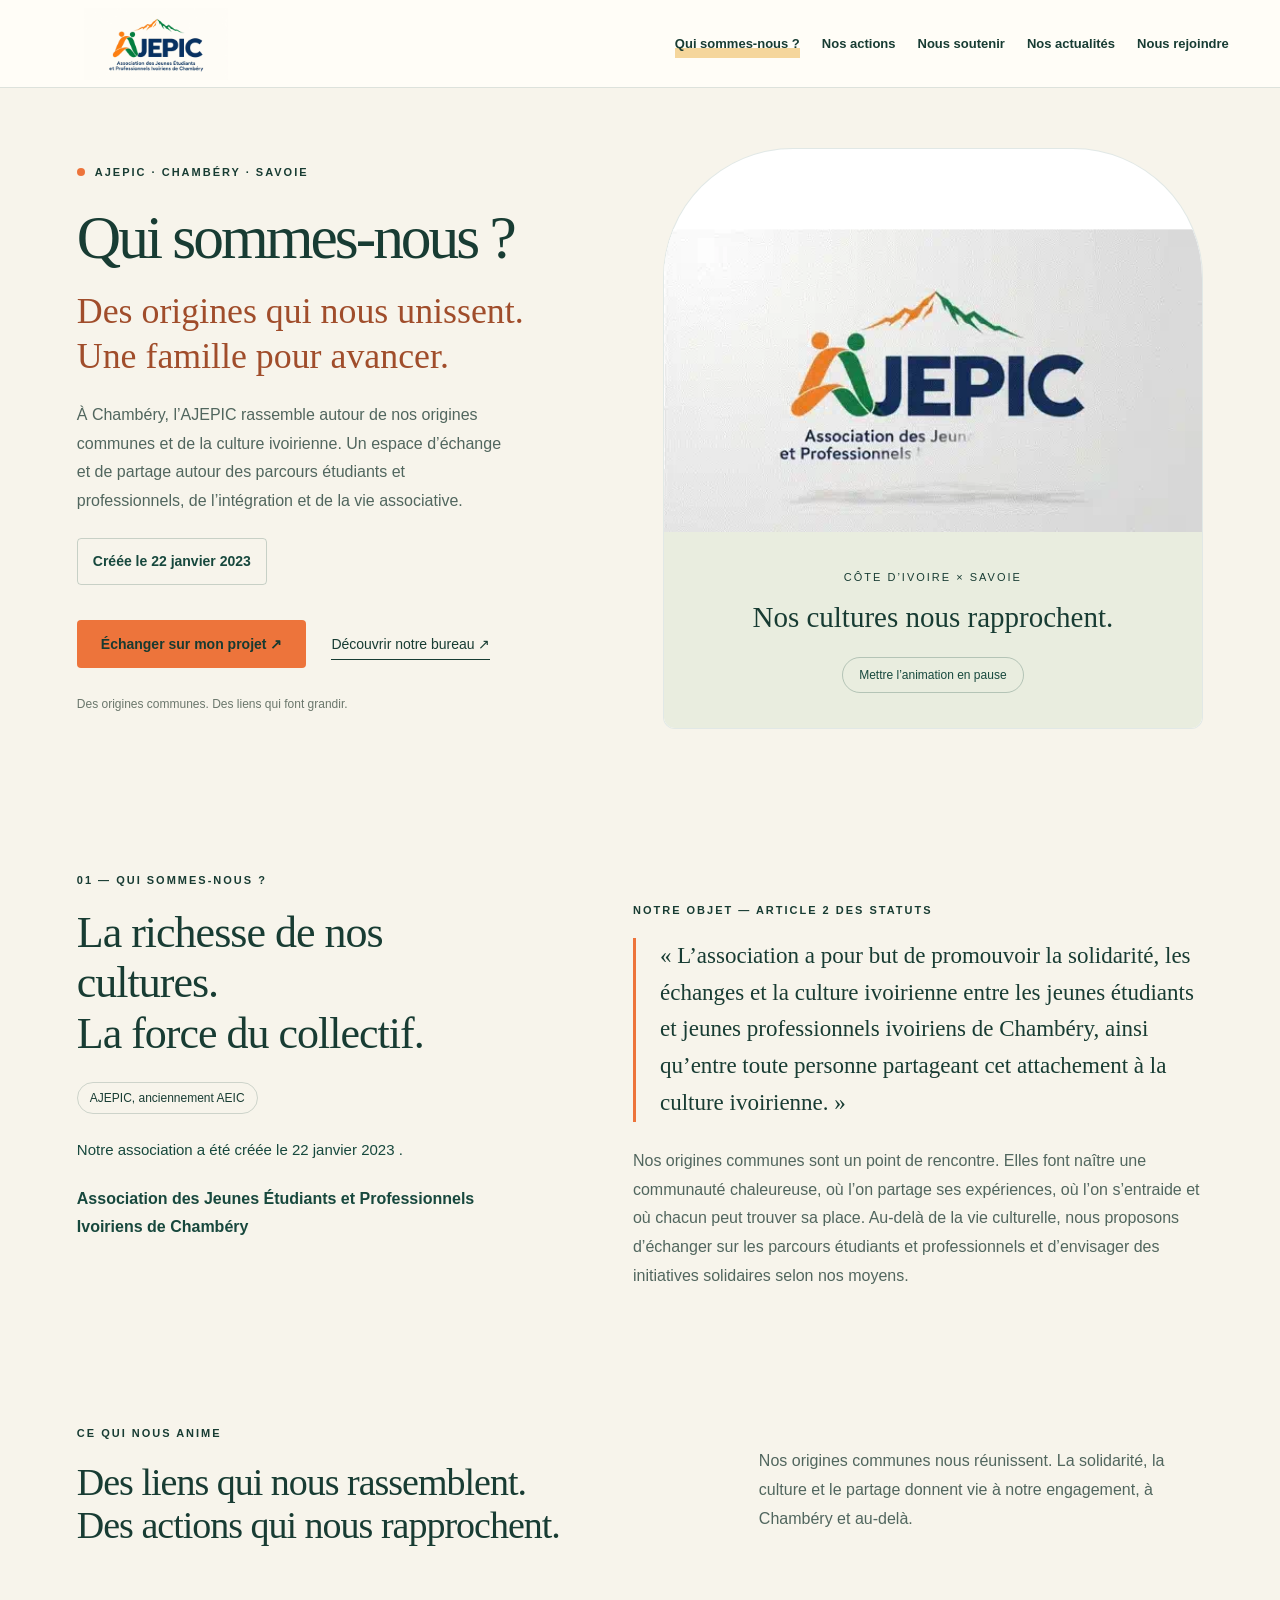
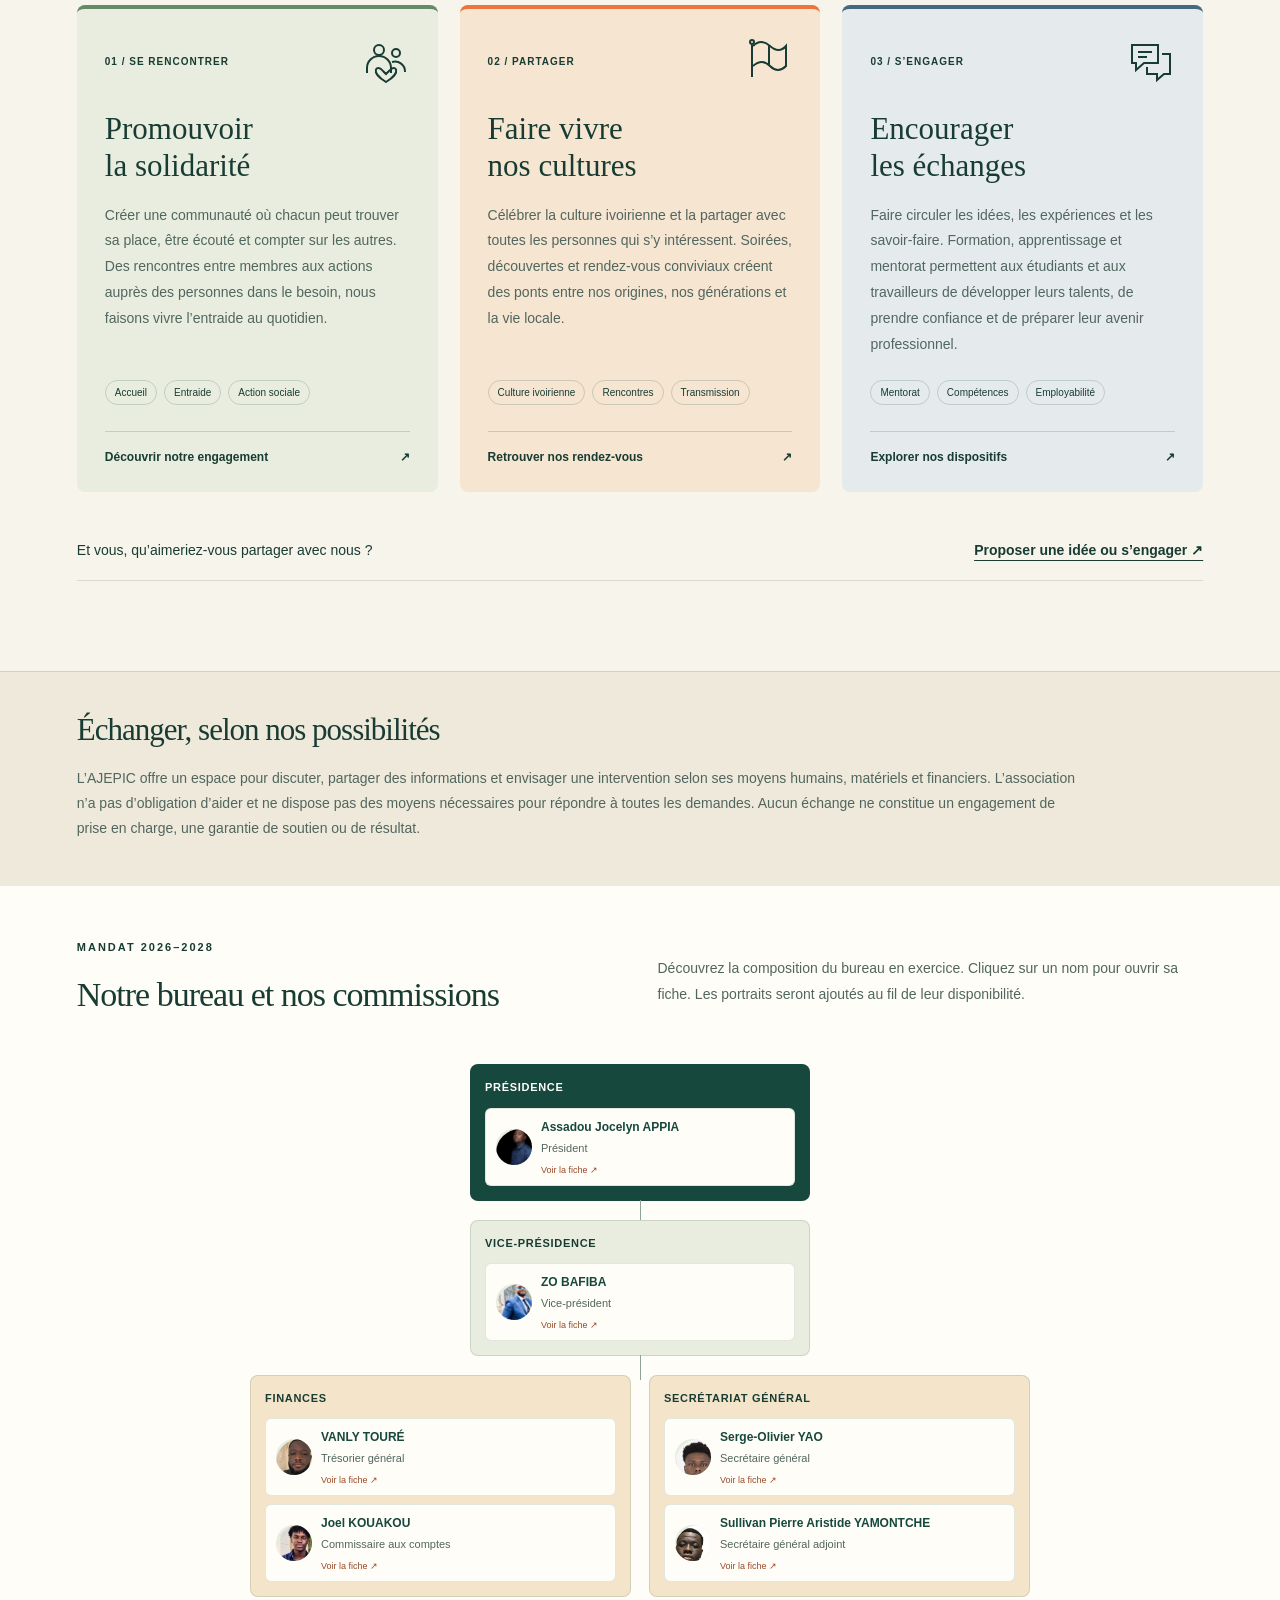
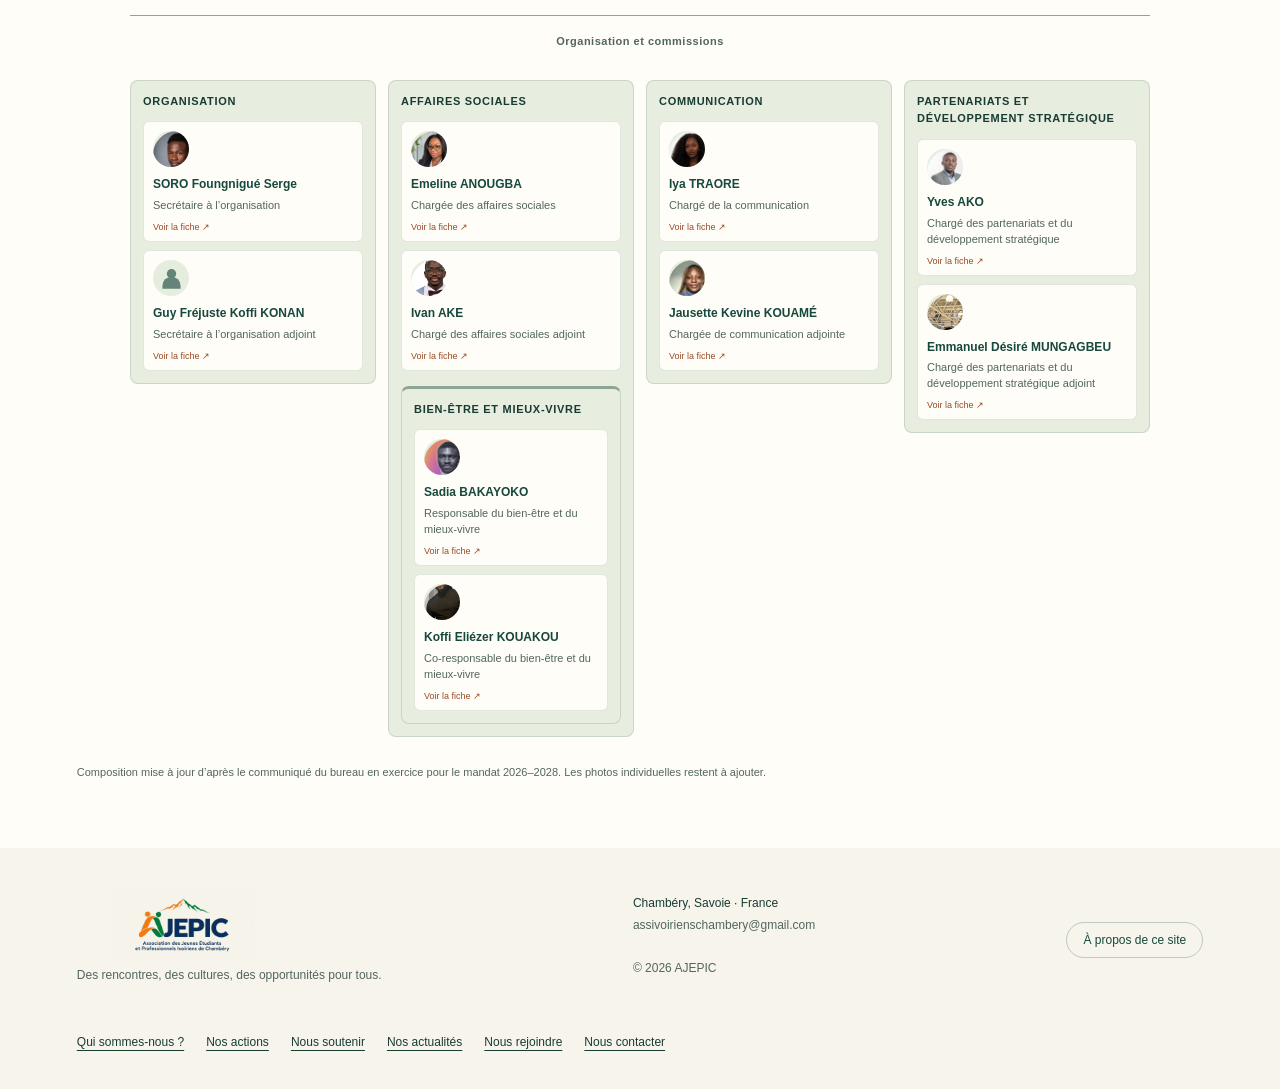
==== commit 8e702e96: "mise à jour photo" ====
--- a/index.html
+++ b/index.html
@@ -347,12 +347,7 @@
        <div class="board-people">
         <button aria-label="Voir la fiche de VANLY TOURÉ" class="board-person" data-member="2">
          <span class="board-avatar">
-          <svg aria-hidden="true" viewbox="0 0 80 80">
-           <circle cx="40" cy="27" fill="currentColor" r="13">
-           </circle>
-           <path d="M15 68v-8a25 25 0 0 1 50 0v8z" fill="currentColor">
-           </path>
-          </svg>
+          <img alt="" src="assets/TOURÉ_Vanly.jpg"/>
          </span>
          <span class="board-person-copy">
           <strong>
@@ -368,12 +363,7 @@
         </button>
         <button aria-label="Voir la fiche de Joel KOUAKOU" class="board-person" data-member="3">
          <span class="board-avatar">
-          <svg aria-hidden="true" viewbox="0 0 80 80">
-           <circle cx="40" cy="27" fill="currentColor" r="13">
-           </circle>
-           <path d="M15 68v-8a25 25 0 0 1 50 0v8z" fill="currentColor">
-           </path>
-          </svg>
+          <img alt="" src="assets/KOUAKOU_Joël.jpg"/>
          </span>
          <span class="board-person-copy">
           <strong>
@@ -415,7 +405,7 @@
         <button aria-label="Voir la fiche de Sullivan Pierre Aristide YAMONTCHE" class="board-person" data-member="5">
          <span class="board-avatar">
           <svg aria-label="Portrait" class="member-cropped-photo" role="img" viewbox="130 0 180 210">
-           <image height="400" href="assets/yamontche.jpg" width="400"/>
+           <image height="400" href="assets/YAMONTCHE_Aristide.jpg"400"/>
           </svg>
          </span>
          <span class="board-person-copy">
@@ -504,12 +494,7 @@
         </button>
         <button aria-label="Voir la fiche de Ivan AKE" class="board-person" data-member="9">
          <span class="board-avatar">
-          <svg aria-hidden="true" viewbox="0 0 80 80">
-           <circle cx="40" cy="27" fill="currentColor" r="13">
-           </circle>
-           <path d="M15 68v-8a25 25 0 0 1 50 0v8z" fill="currentColor">
-           </path>
-          </svg>
+          <img alt="" src="assets/AKE_Yvan.jpg"/>
          </span>
          <span class="board-person-copy">
           <strong>
@@ -546,14 +531,9 @@
           </span>
          </button>
          <button aria-label="Voir la fiche de Koffi Eliézer KOUAKOU" class="board-person" data-member="15">
-          <span class="board-avatar">
-           <svg aria-hidden="true" viewbox="0 0 80 80">
-            <circle cx="40" cy="27" fill="currentColor" r="13">
-            </circle>
-            <path d="M15 68v-8a25 25 0 0 1 50 0v8z" fill="currentColor">
-            </path>
-           </svg>
-          </span>
+        <span class="board-avatar">
+          <img alt="" src="assets/KOUAKOU_Koffi.jpg"/>
+         </span>
           <span class="board-person-copy">
            <strong>
             Koffi Eliézer KOUAKOU
@@ -576,12 +556,7 @@
        <div class="board-people">
         <button aria-label="Voir la fiche de Iya TRAORE" class="board-person" data-member="10">
          <span class="board-avatar">
-          <svg aria-hidden="true" viewbox="0 0 80 80">
-           <circle cx="40" cy="27" fill="currentColor" r="13">
-           </circle>
-           <path d="M15 68v-8a25 25 0 0 1 50 0v8z" fill="currentColor">
-           </path>
-          </svg>
+          <img alt="" src="assets/TRAORE_IYA.jpg"/>
          </span>
          <span class="board-person-copy">
           <strong>
@@ -637,7 +612,7 @@
         <button aria-label="Voir la fiche de Emmanuel Désiré MUNGAGBEU" class="board-person" data-member="13">
          <span class="board-avatar">
           <svg aria-label="Portrait" class="member-cropped-photo" role="img" viewbox="130 0 150 190">
-           <image height="400" href="assets/emmanuel-mungagbeu.jpg" width="400"/>
+           <image height="400" href="assets/MUNGAGBEU_ Emmanuel Désiré_.jpg" width="400"/>
           </svg>
          </span>
          <span class="board-person-copy">
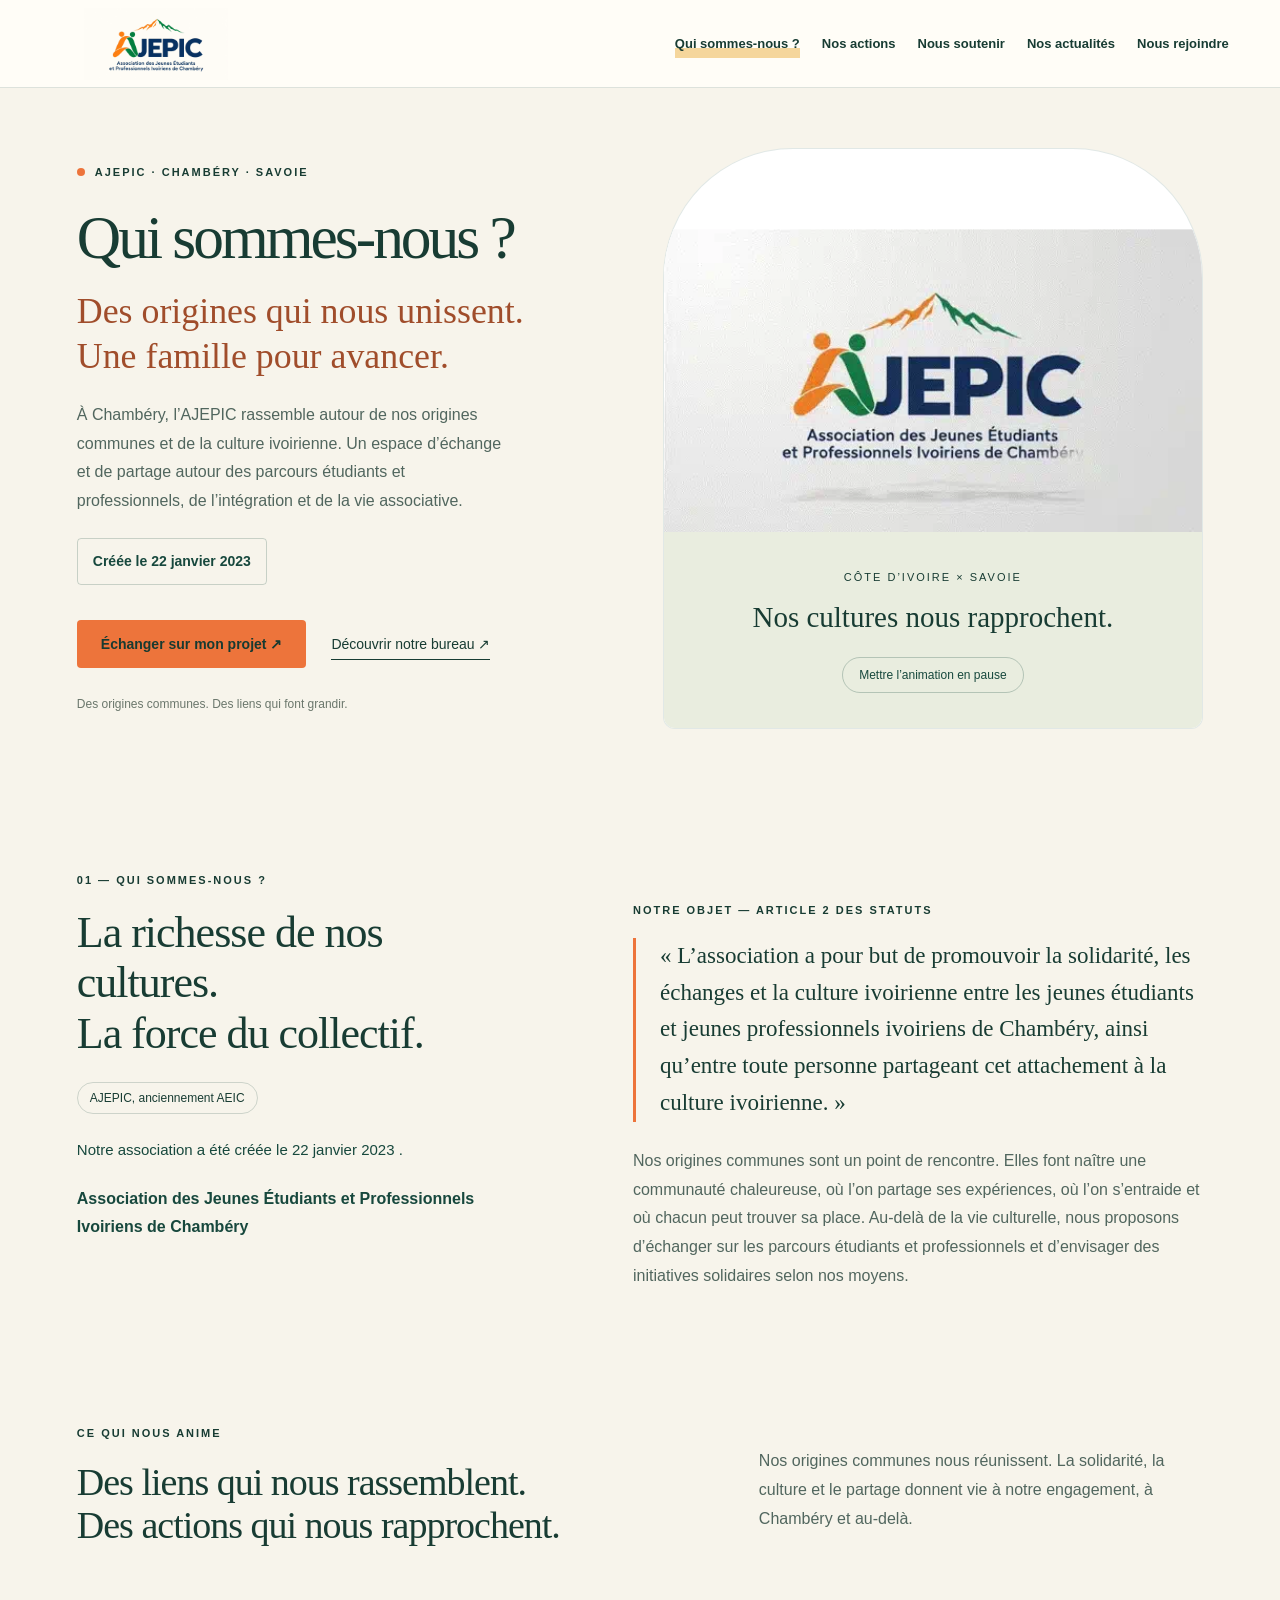
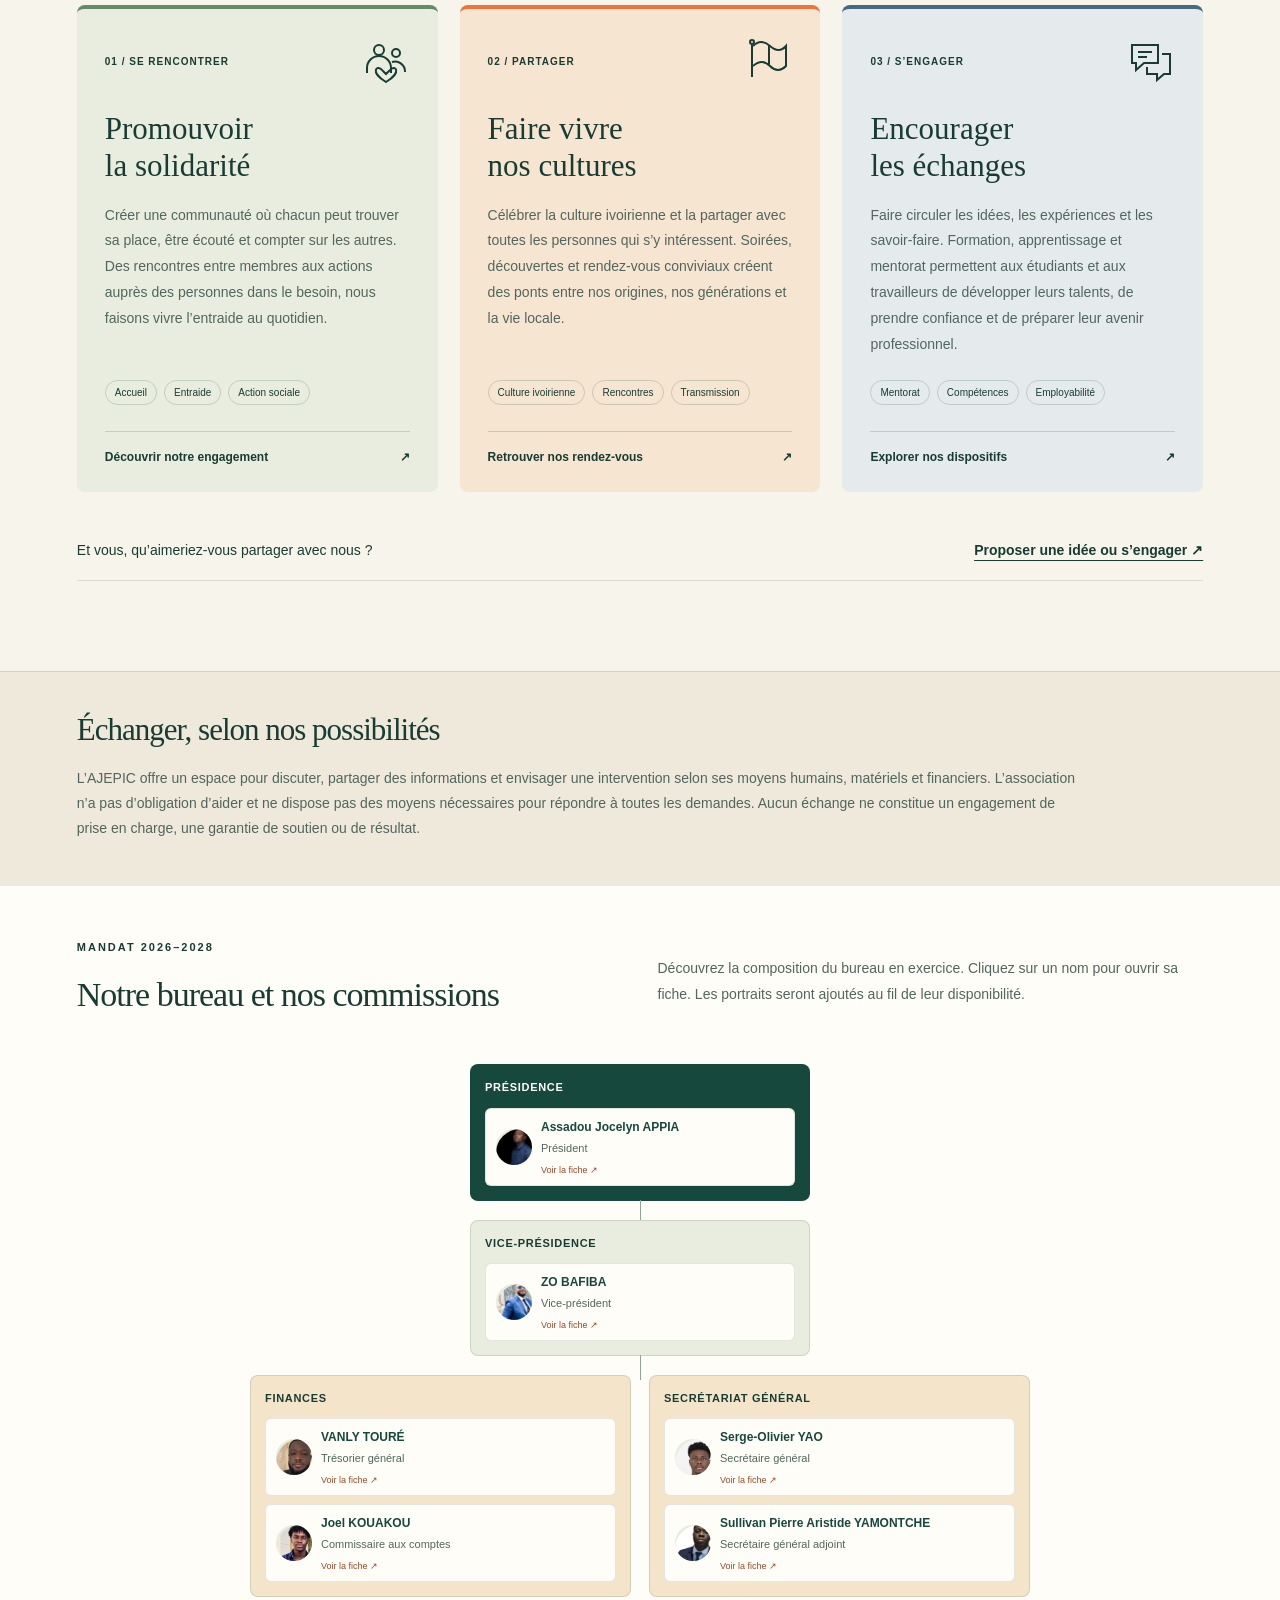
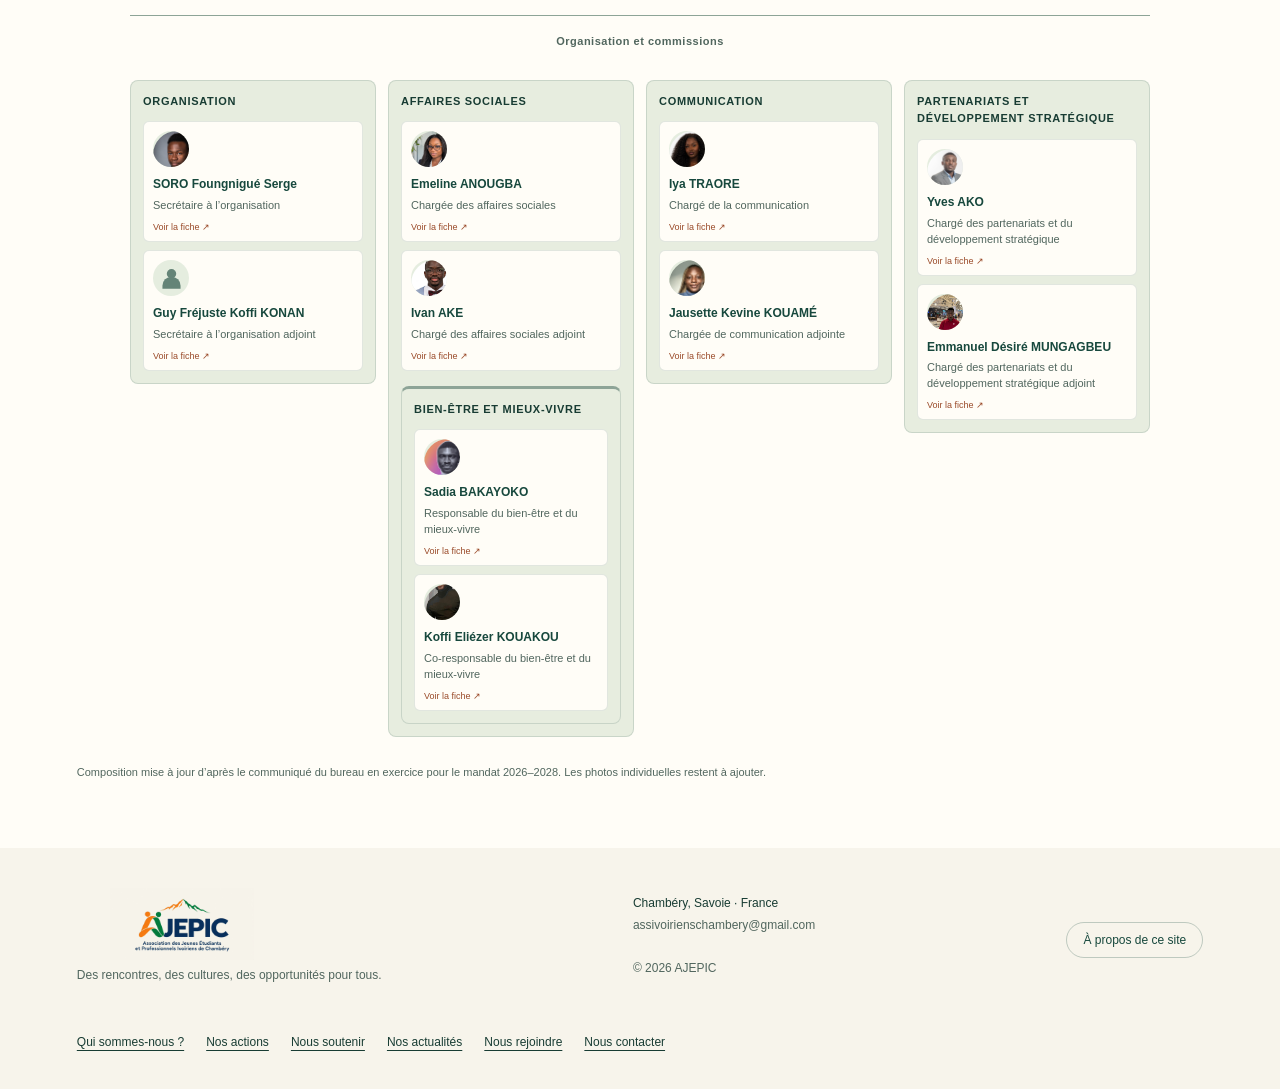
==== commit 63e00563: "mise à jour photo et affiche, lien billet" ====
--- a/index.html
+++ b/index.html
@@ -386,9 +386,7 @@
        <div class="board-people">
         <button aria-label="Voir la fiche de Serge-Olivier YAO" class="board-person" data-member="4">
          <span class="board-avatar">
-          <svg aria-label="Portrait" class="member-cropped-photo" role="img" viewbox="100 5 220 300">
-           <image height="400" href="assets/serge-olivier.jpg" width="400"/>
-          </svg>
+          <img alt="" src="assets/YAO_Serge-Olivier.png"/>
          </span>
          <span class="board-person-copy">
           <strong>
@@ -404,9 +402,7 @@
         </button>
         <button aria-label="Voir la fiche de Sullivan Pierre Aristide YAMONTCHE" class="board-person" data-member="5">
          <span class="board-avatar">
-          <svg aria-label="Portrait" class="member-cropped-photo" role="img" viewbox="130 0 180 210">
-           <image height="400" href="assets/YAMONTCHE_Aristide.jpg"400"/>
-          </svg>
+          <img alt="" src="assets/YAMONTCHE_Aristide.jpg"/>
          </span>
          <span class="board-person-copy">
           <strong>
@@ -531,7 +527,7 @@
           </span>
          </button>
          <button aria-label="Voir la fiche de Koffi Eliézer KOUAKOU" class="board-person" data-member="15">
-        <span class="board-avatar">
+          <span class="board-avatar">
           <img alt="" src="assets/KOUAKOU_Koffi.jpg"/>
          </span>
           <span class="board-person-copy">
@@ -611,9 +607,7 @@
         </button>
         <button aria-label="Voir la fiche de Emmanuel Désiré MUNGAGBEU" class="board-person" data-member="13">
          <span class="board-avatar">
-          <svg aria-label="Portrait" class="member-cropped-photo" role="img" viewbox="130 0 150 190">
-           <image height="400" href="assets/MUNGAGBEU_ Emmanuel Désiré_.jpg" width="400"/>
-          </svg>
+          <img alt="" src="assets/MUNGAGBEU_ Emmanuel.jpg"/>
          </span>
          <span class="board-person-copy">
           <strong>
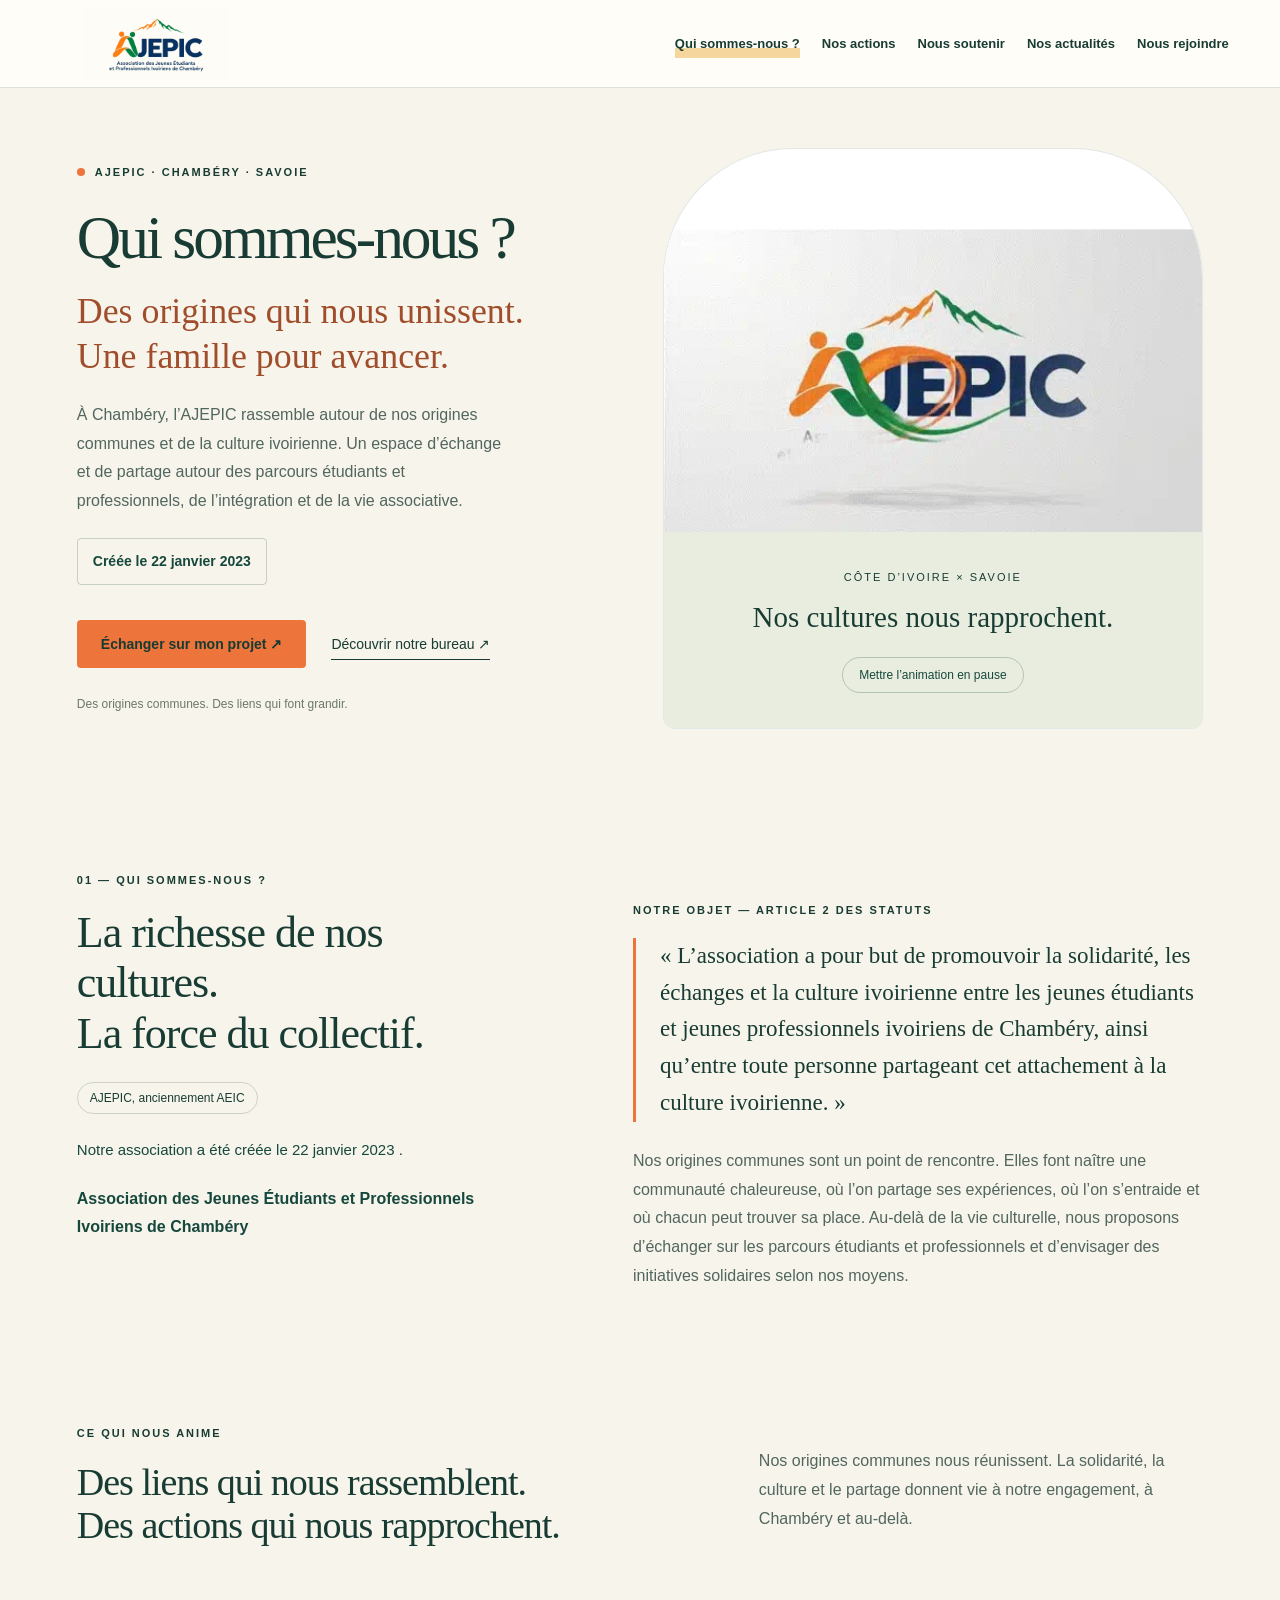
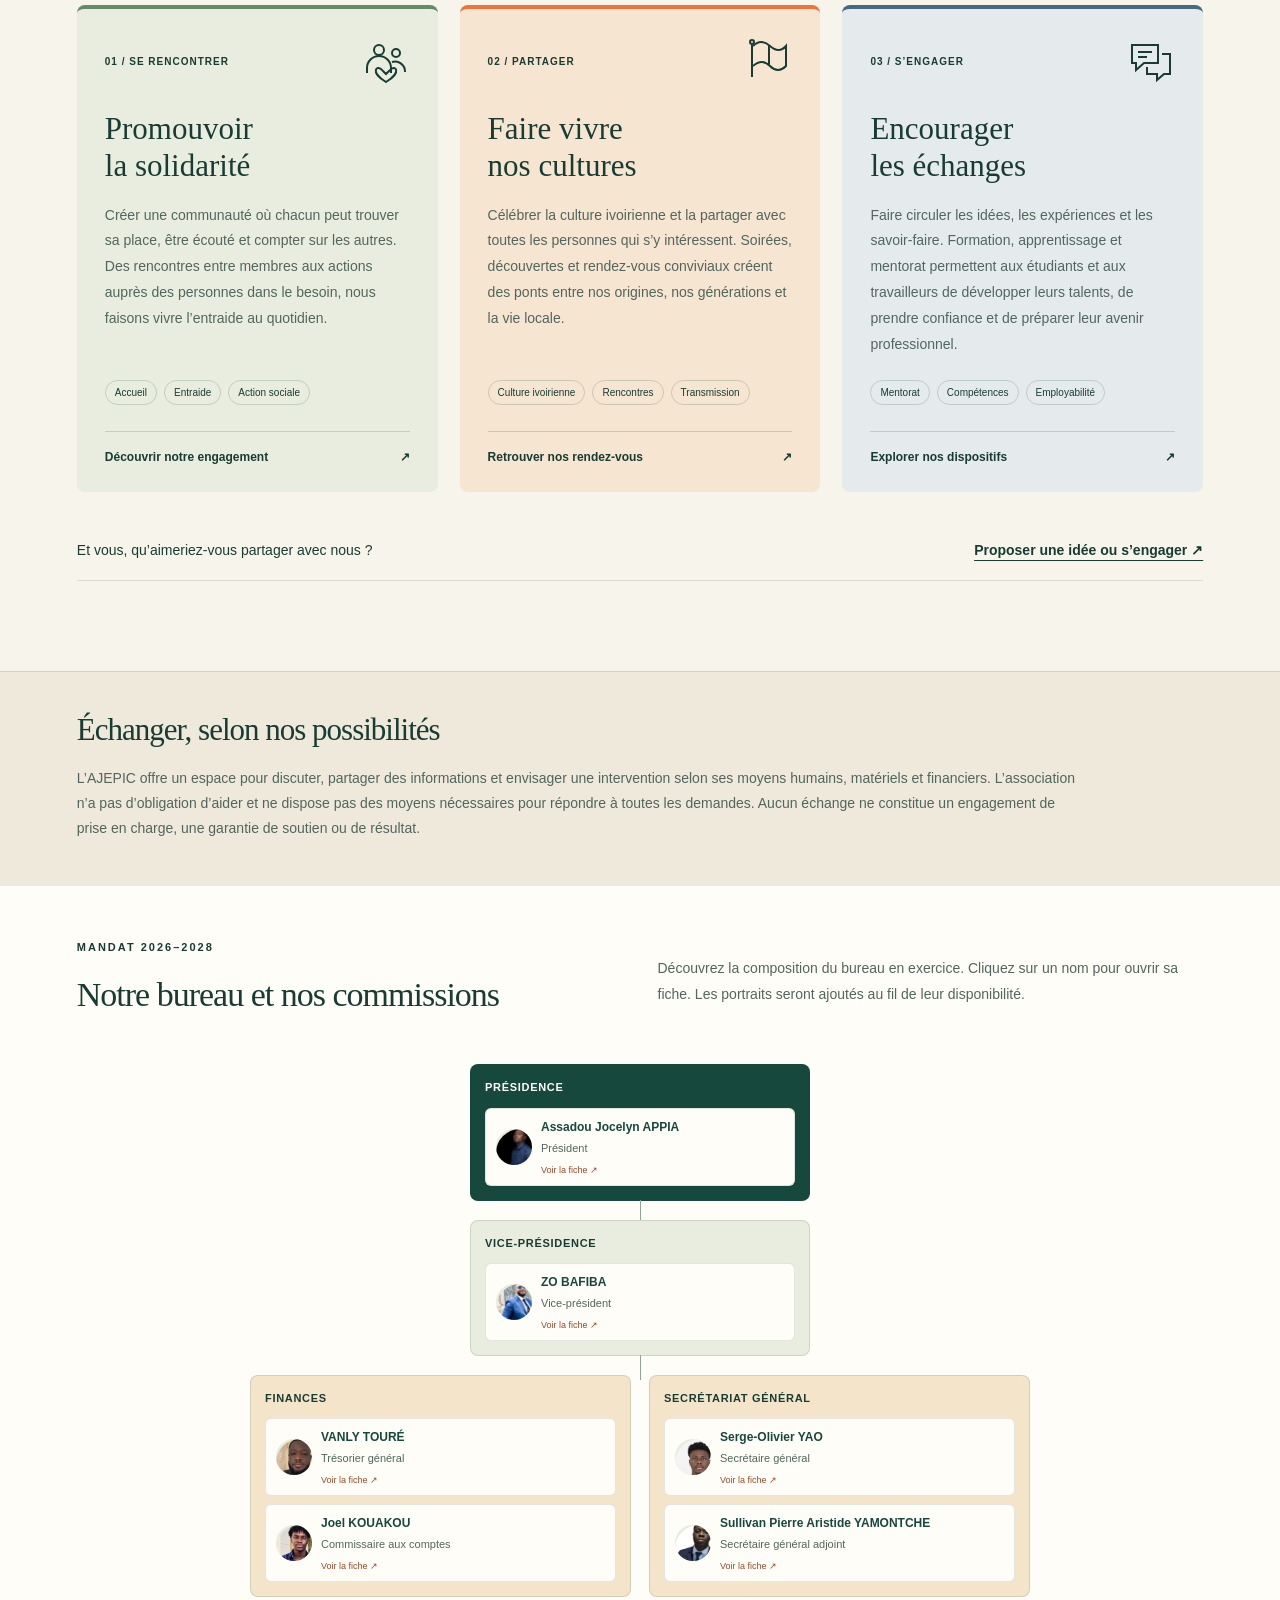
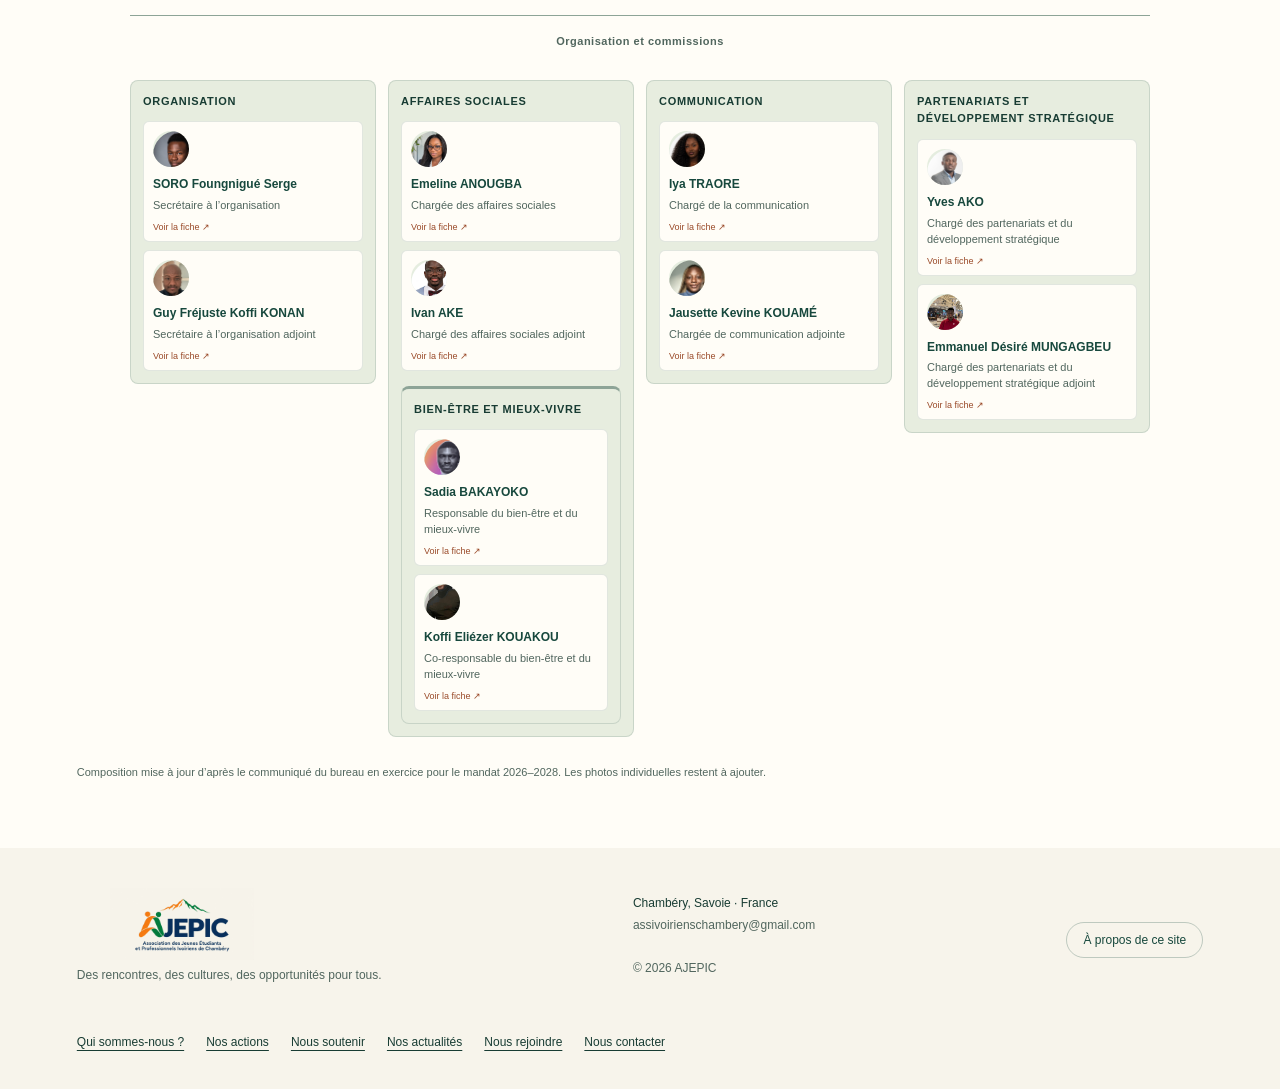
==== commit 71f50e98: "ajour photo GUY" ====
--- a/index.html
+++ b/index.html
@@ -445,14 +445,9 @@
          </span>
         </button>
         <button aria-label="Voir la fiche de Guy Fréjuste Koffi KONAN" class="board-person" data-member="7">
-         <span class="board-avatar">
-          <svg aria-hidden="true" viewbox="0 0 80 80">
-           <circle cx="40" cy="27" fill="currentColor" r="13">
-           </circle>
-           <path d="M15 68v-8a25 25 0 0 1 50 0v8z" fill="currentColor">
-           </path>
-          </svg>
-         </span>
+        <span class="board-avatar">
+         <img alt="" src="assets/GUY.jpeg"/>
+        </span>
          <span class="board-person-copy">
           <strong>
            Guy Fréjuste Koffi KONAN
